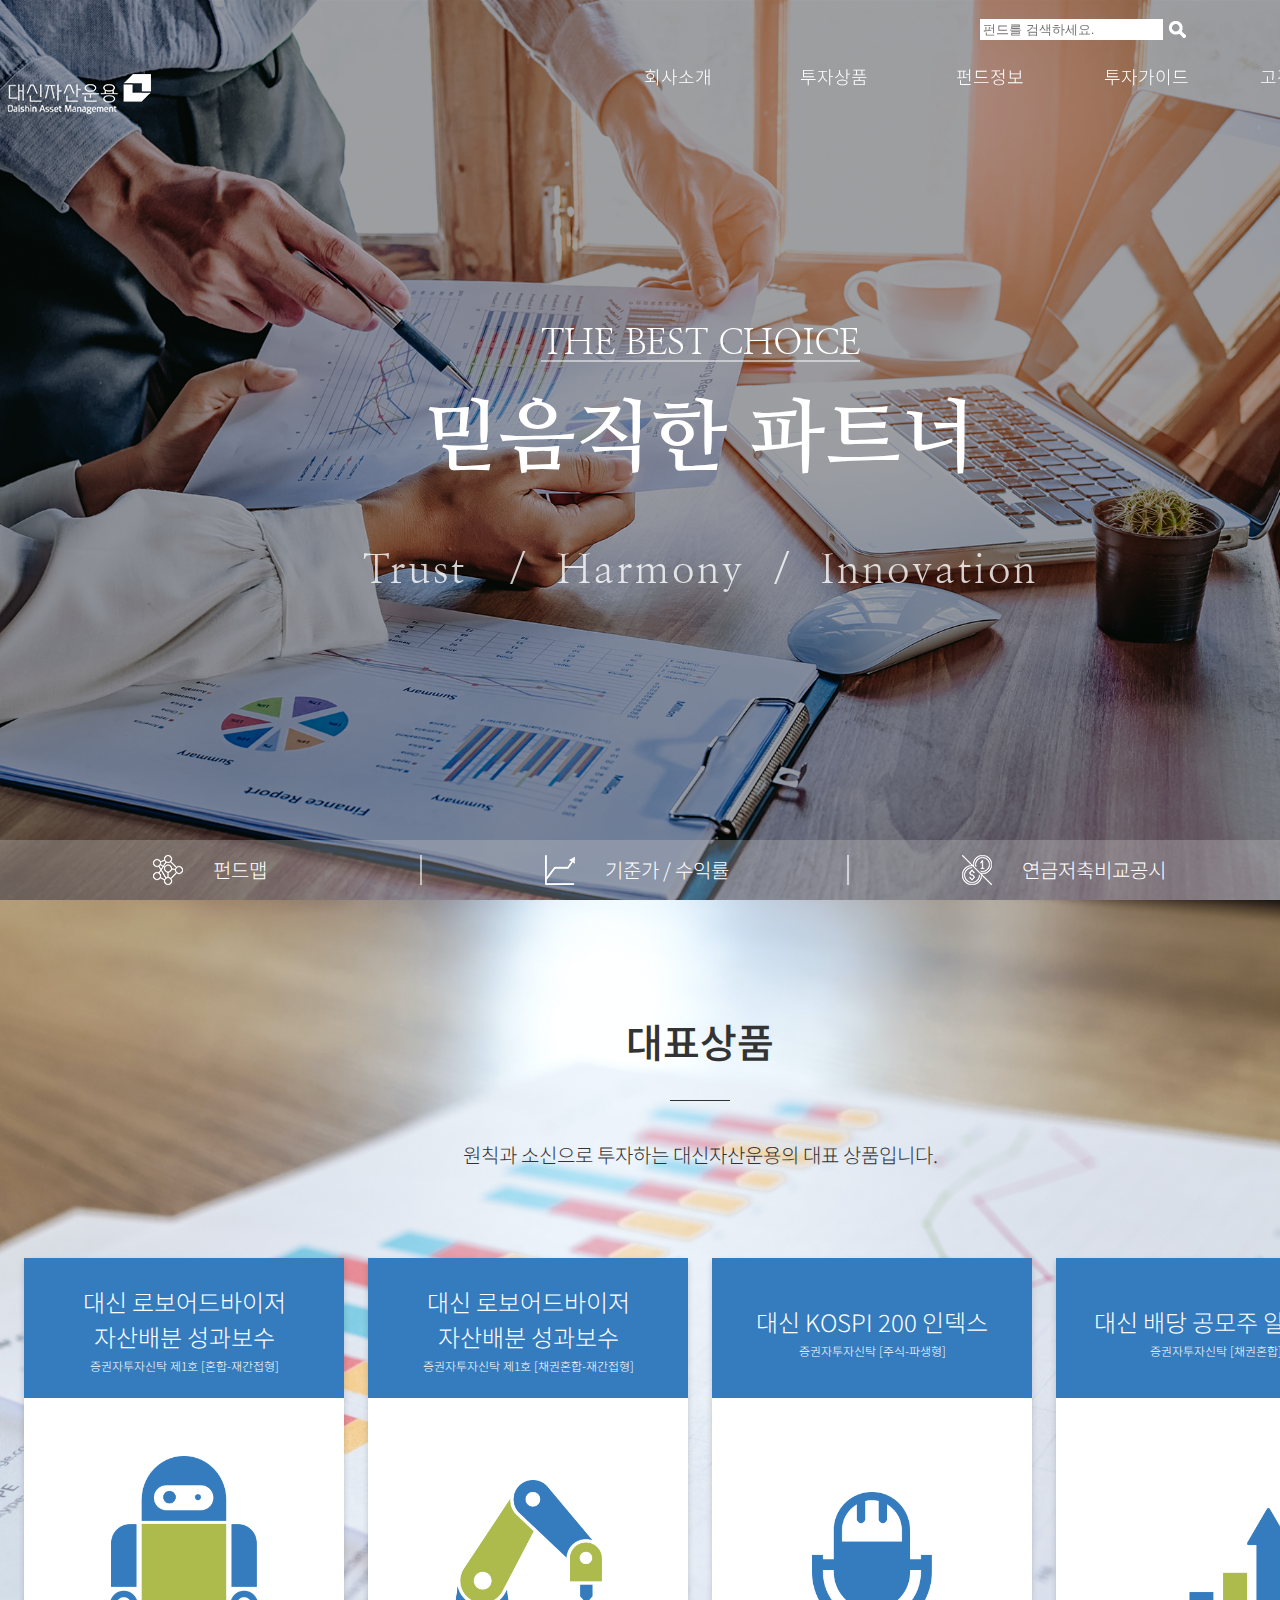
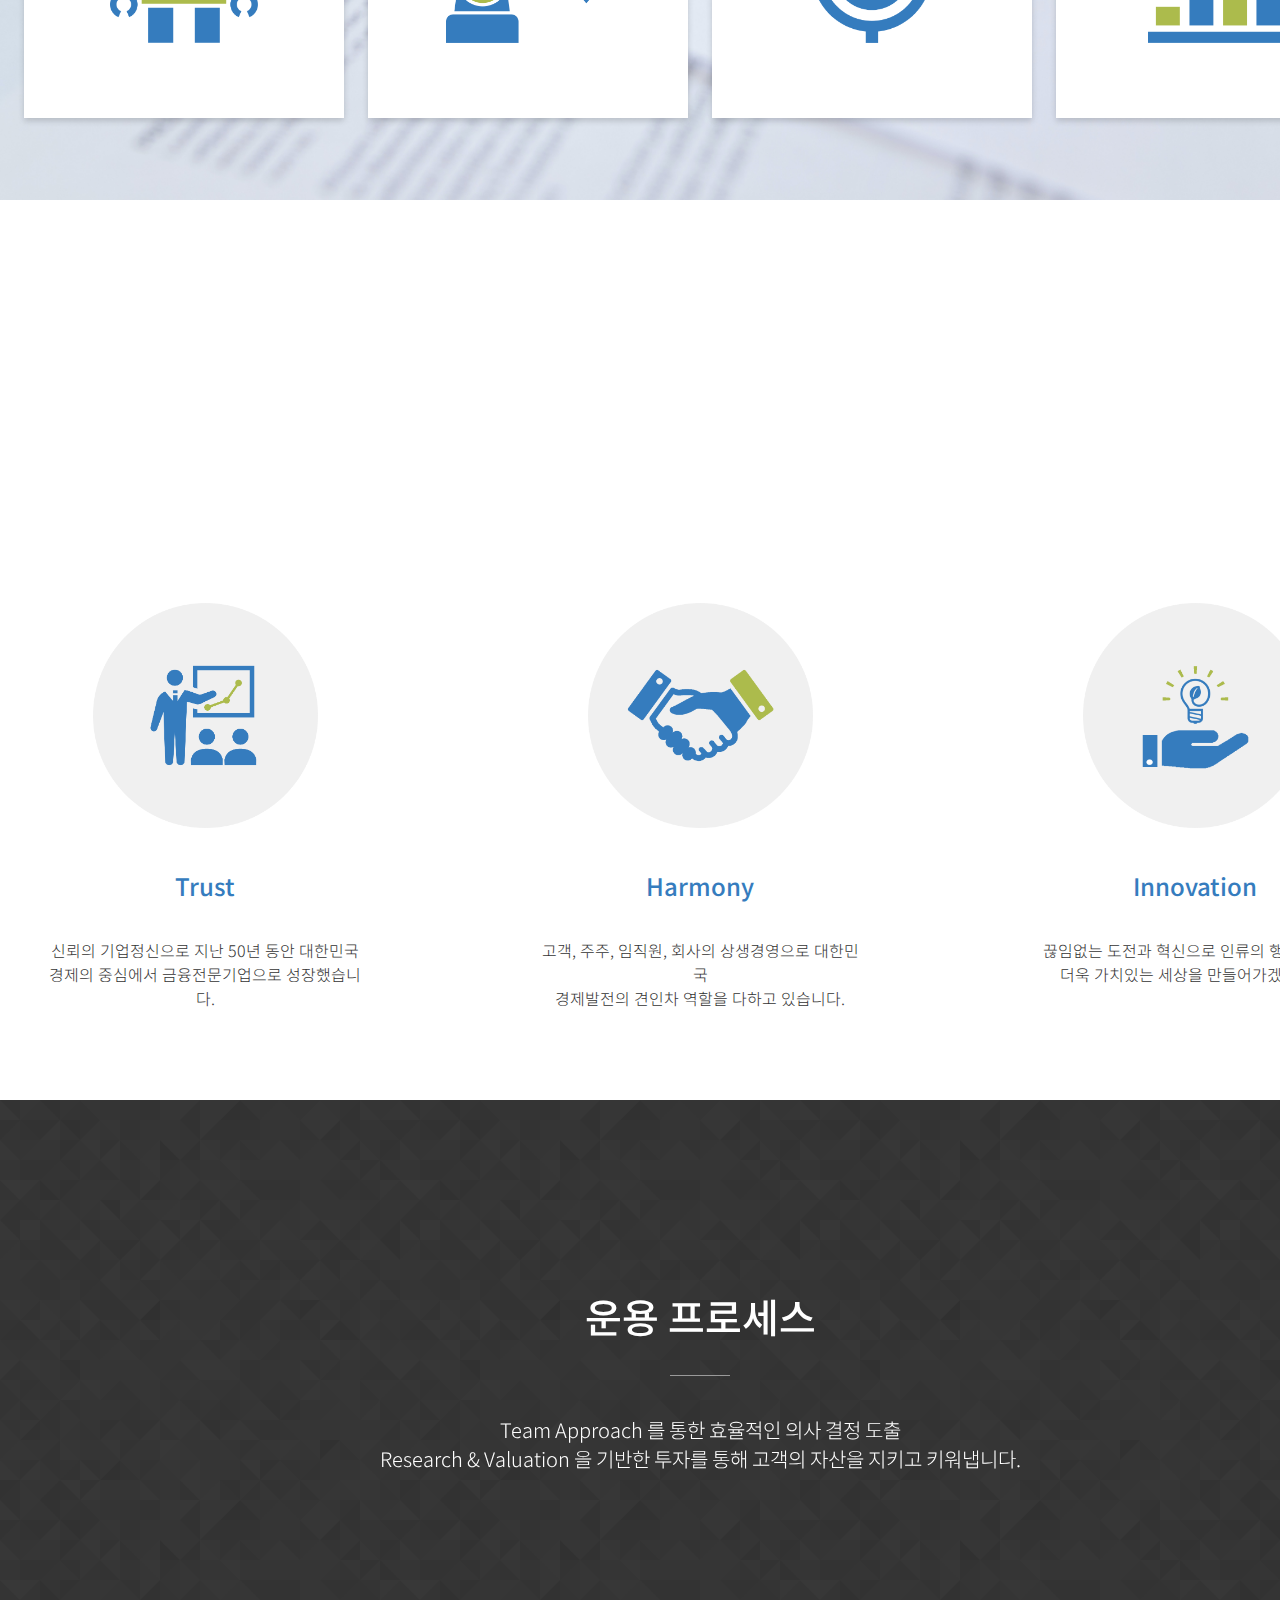
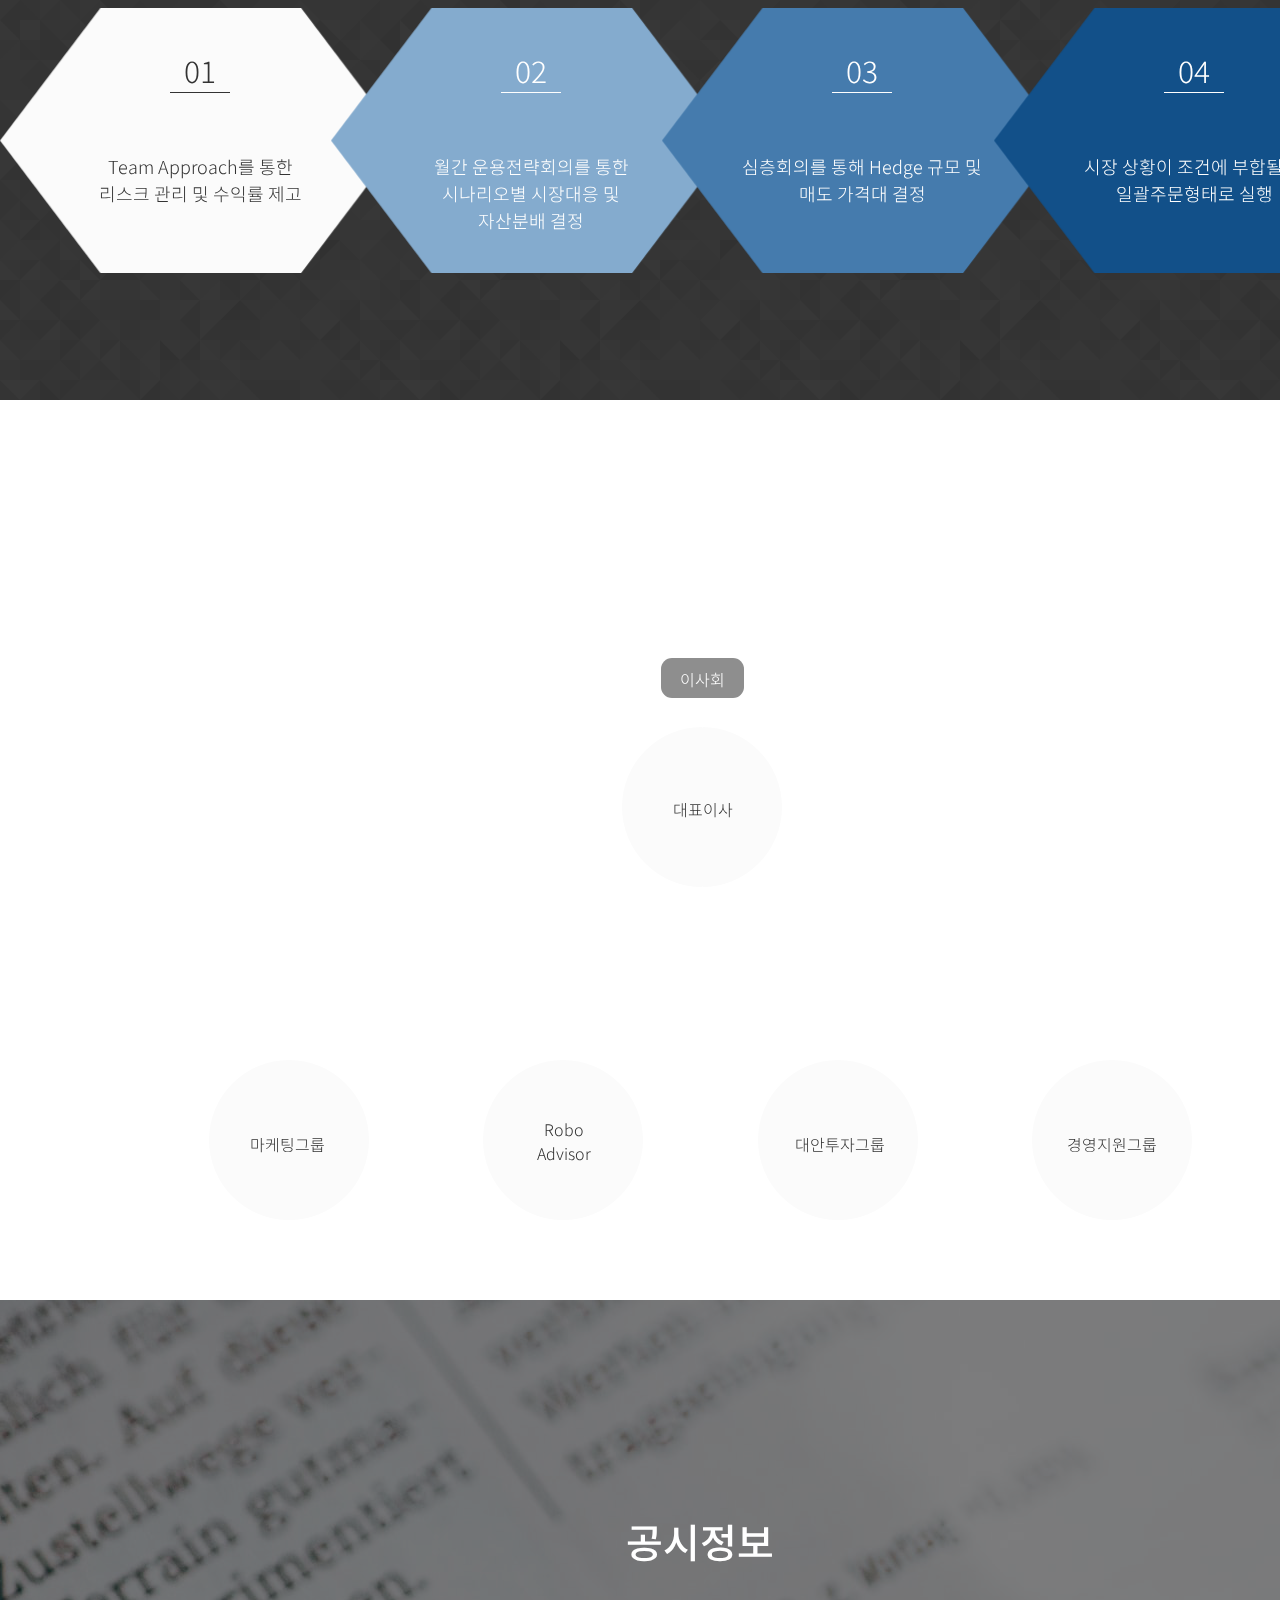
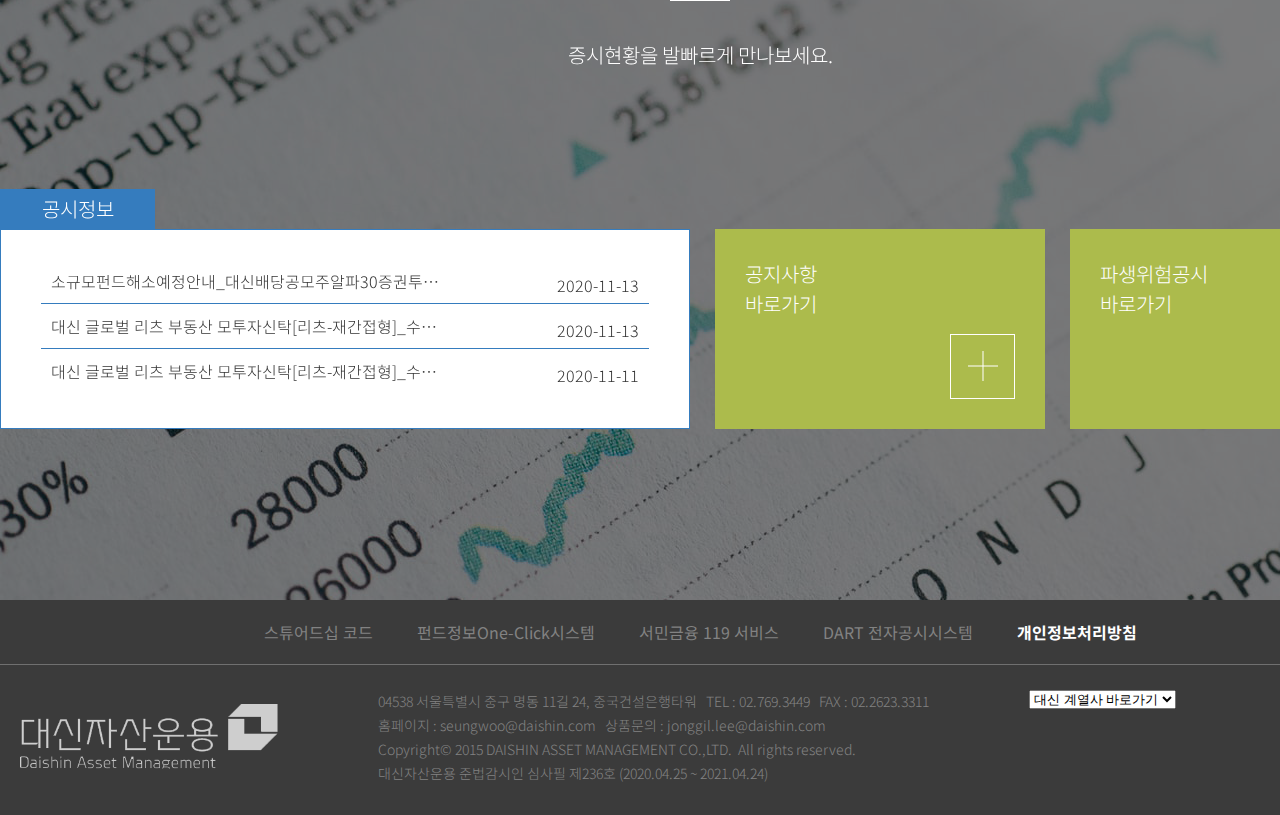
==== index.html @ 3d4063fb "Add files via upload" ====
<!DOCTYPE html>
<html lang="en">

<head>
    <meta charset="UTF-8">
    <meta name="viewport" content="width=device-width, initial-scale=1.0">
    <title>대신자산운용</title>
    <!-- 구글 웹 폰트 -->
    <link rel="preconnect" href="https://fonts.gstatic.com">
    <link
        href="https://fonts.googleapis.com/css2?family=Nanum+Myeongjo:wght@400;700&family=Noto+Sans+KR:wght@100;300;500&family=PT+Serif:ital@0;1&display=swap"
        rel="stylesheet">
    <!-- 외부 css -->
    <link rel="stylesheet" href="./css/style.css">
    <!-- 외부 js -->
    <!-- fullpage -->
    <link rel="stylesheet" href="./css/fullpage.min.css">
    <script src="./js/fullpage.min.js"></script>
    <script src="./js/jquery-3.5.1.min.js"></script>
    <script src="./js/main.js"></script>

</head>

<body>
    <div id="fullpage">
        <!-- 홈 -->
        <div class="section" id="visual_slide">

            <!-- 메인 헤더 -->
            <header id="main_header" id="main_visual">
                <div class="header_box">
                    <h1>
                        <a href="index.html">
                            <img src="./images/logo_header2.png" alt="logo">
                        </a>
                    </h1>

                    <nav id="gnb" class="stroke">
                        <ul class="depth1">
                            <li>
                                <a href="sub1_1.html">회사소개</a>
                                <ul class="depth2">
                                    <li><a href="sub1_1.html">회사개요</a></li>
                                    <li><a href="#">회사연혁</a></li>
                                    <li><a href="#">운영철학</a></li>
                                    <li><a href="sub1_4.html">오시는 길</a></li>
                                </ul>
                            </li>
                            <li>
                                <a href="sub2_1.html">투자상품</a>
                                <ul class="depth2">
                                    <li><a href="sub2_1.html">대표상품</a></li>
                                    <li><a href="#">유형별 상품</a></li>
                                    <li><a href="#">테마별 상품</a></li>
                                </ul>
                            </li>
                            <li>
                                <a href="#">펀드정보</a>
                                <ul class="depth2">
                                    <li><a href="#">기준가/수익률 조회</a></li>
                                    <li><a href="#">펀드맵</a></li>
                                    <li><a href="#">운용보고서</a></li>
                                    <li><a href="#">연금저축 비교공시</a></li>
                                </ul>
                            </li>
                            <li>
                                <a href="#">투자가이드</a>
                                <ul class="depth2">
                                    <li><a href="#">펀드가입안내</a></li>
                                    <li><a href="#">투자지침서</a></li>
                                    <li><a href="#">관련법규</a></li>
                                    <li><a href="#">펀드교육</a></li>
                                    <li><a href="#">용어사전</a></li>
                                </ul>
                            </li>
                            <li><a href="#">고객라운지</a>
                                <ul class="depth2">
                                    <li><a href="#">공지사항</a></li>
                                    <li><a href="#">공시정보</a></li>
                                    <li><a href="#">파생위험공시</a></li>
                                    <li><a href="#">판매사조회</a></li>
                                    <li><a href="#">FAQ</a></li>
                                </ul>
                            </li>
                        </ul>
                    </nav>
                    <nav id="lang">
                        <a href="#">EN</a>
                        <p>|</p>
                        <a href="#"><span>KR</span></a>
                    </nav>
                    <nav id="search">
                        <form action="">
                            <input class="fund_search" type="text" placeholder="펀드를 검색하세요."
                                onfocus="this.placeholder=''" onblur="this.placeholder='펀드를 검색하세요.'">
                            <input type="submit" value=' ' class="img_button">
                        </form>
                    </nav>
                </div>

            </header>

            <!-- 메인 비주얼 -->
            <div class="slide1 mySlide" data-anchor="slide1">
                <div class="main_text_box">
                    <h1><span>THE BEST CHOICE</span> <br><br>믿음직한 파트너</h1> <br>
                    <h2> Trust &nbsp; /
                        &nbsp;Harmony&nbsp;
                        / &nbsp;Innovation</h2>
                </div>
            </div>
            
            <div class="slide2 mySlide" data-anchor="slide2">
                <div class="main_text_box">
                    <h1><span>THE BEST CHOICE</span> <br><br>믿음직한 파트너</h1> <br>
                    <h2> Trust &nbsp; /
                        &nbsp;Harmony&nbsp;
                        / &nbsp;Innovation</h2>
                </div>
            </div>
            
            <div class="slide3 mySlide" data-anchor="slide3">
                <div class="main_text_box">
                    <h1><span>THE BEST CHOICE</span> <br><br> 믿음직한 파트너</h1> <br>
                    <h2> Trust &nbsp; /
                        &nbsp;Harmony&nbsp;
                        / &nbsp;Innovation</h2>
                </div>
            </div>
            <div style="text-align:center">
                <span class="dot"></span>
                <span class="dot"></span>
                <span class="dot"></span>
            </div>
            <!-- 메인 주요서비스 -->
            <div id="quick_service">
                <a href="#">
                    <img src="images/quick_icon_fundmap1.png" alt="펀드맵"><span>펀드맵</span>
                </a>
                <a href="#">
                    <img src="images/quick_icon_graph1.png" alt="기준가/수익률"><span>기준가 / 수익률</span>
                </a>
                <a href="#">
                    <img src="images/quick_icon_money1.png" alt="연금저축비교공시"><span>연금저축비교공시</span>
                </a>

            </div>
        </div>

        <!-- 메인 대표상품 -->
        <div class="section" id="main_products">

            <div class="text_box">
                <h2>대표상품</h2>
                <span class="line"></span>
                <h3>원칙과 소신으로 투자하는 대신자산운용의 대표 상품입니다.</h3>
            </div>
            <div class="products_box">
                <figure class="product_num1">
                    <div class="products_name">
                        <h3>대신 로보어드바이저<br>자산배분 성과보수</h3>
                        <p>증권자투자신탁 제1호 [혼합-재간접형]</p>
                    </div>

                    <div class="products_icon">
                        <img class="products_img_1" src="images/main_products_1.png" alt="">

                        <div class="products_more">
                            <p>저 비용 자산관리,<br>
                                스마트한 대신 로보어드바이저</p>
                            <a href="sub2_1.html">more+</a>
                        </div>

                    </div>
                </figure>

                <figure class="product_num2">
                    <div class="products_name">
                        <h3>대신 로보어드바이저<br>자산배분 성과보수</h3>
                        <p>증권자투자신탁 제1호 [채권혼합-재간접형]</p>
                    </div>
                    <div class="products_icon">
                        <img class="products_img_2" src="images/main_products_2.png" alt="">

                        <div class="products_more">
                            <p>펀드투자,<br>
                                차이를 알면 수익이 달라집니다.</p>
                            <a href="sub2_1.html">more+</a>
                        </div>

                    </div>
                </figure>

                <figure class="product_num3">
                    <div class="products_name">
                        <h3>대신 KOSPI 200 인덱스</h3>
                        <p>증권자투자신탁 [주식-파생형]</p>
                    </div>

                    <div class="products_icon">
                        <img class="products_img_3" src="images/main_products_3.png" alt="">

                        <div class="products_more">
                            <p>인덱스 펀드,<br>
                                플러스 알파 전략에 주목할 때!</p>
                            <a href="sub2_1.html">more+</a>
                        </div>

                    </div>
                </figure>

                <figure class="product_num4">
                    <div class="products_name">
                        <h3>대신 배당 공모주 알파 30</h3>
                        <p>증권자투자신탁 [채권혼합]</p>
                    </div>

                    <div class="products_icon">
                        <img class="products_img_4" src="images/main_products_4.png" alt="">
                        <div class="products_more">
                            <p>배당주·공모주·국공채,<br>
                                하나의 펀드에 모두 담아라!</p>
                            <a href="sub2_1.html">more+</a>
                        </div>
                    </div>
                </figure>
            </div>
        </div>

        <!-- 메인 회사소개 -->
        <div class="section" id="main_intro">

            <div class="text_box">
                <h2>회사소개</h2>
                <span class="line"></span>
                <h3>꾸준한 성장으로 자산운용업무 노하우를 축적해 온 전통있는 <br> 자산운용전문기관 입니다.</h3>
            </div>

            <div class="intro_box">
                <div class="trust">
                    <img src="./images/main_intro_1.png" alt="trust아이콘">
                    <h3>Trust</h3>
                    <p>신뢰의 기업정신으로 지난 50년 동안 대한민국 <br>
                        경제의 중심에서 금융전문기업으로 성장했습니다.</p>
                </div>

                <div class="harmony">
                    <img src="./images/main_intro_2.png" alt="Harmony아이콘">
                    <h3>Harmony</h3>
                    <p>고객, 주주, 임직원, 회사의 상생경영으로 대한민국 <br>
                        경제발전의 견인차 역할을 다하고 있습니다.</p>
                </div>

                <div class="innovation">
                    <img src="./images/main_intro_3.png" alt="innovation아이콘">
                    <h3>Innovation</h3>
                    <p>끊임없는 도전과 혁신으로 인류의 행복을 위해 <br>
                        더욱 가치있는 세상을 만들어가겠습니다.</p>
                </div>
            </div>
        </div>

        <!-- 메인 운용프로세스 -->
        <div class="section" id="main_process">

            <div class="text_box">
                <h2>운용 프로세스</h2>
                <span class="line"></span>
                <h3>Team Approach 를 통한 효율적인 의사 결정 도출<br>
                    Research & Valuation 을 기반한 투자를 통해 고객의 자산을 지키고 키워냅니다.</h3>
            </div>

            <div class="process_slider">
                <div class="slider_1">
                    <div class="slider_text">

                    </div>
                    <div class="hexagon_box">
                        <div class="hexagon_1">
                            <h3>01</h3>
                            <p>Team Approach를 통한 <br>
                                리스크 관리 및 수익률 제고</p>
                        </div>
                        <div class="hexagon_2">
                            <h3>02</h3>
                            <p>월간 운용전략회의를 통한 <br>
                                시나리오별 시장대응 및 <br>
                                자산분배 결정</p>
                        </div>
                        <div class="hexagon_3">
                            <h3>03</h3>
                            <p>심층회의를 통해 Hedge 규모 및 <br>
                                매도 가격대 결정
                            </p>
                        </div>
                        <div class="hexagon_4">
                            <h3>04</h3>
                            <p>시장 상황이 조건에 부합될 시 <br>
                                일괄주문형태로 실행</p>
                        </div>
                    </div>
                </div>
            </div>
        </div>

        <div class="section" id="main_chart">
            <!-- 메인 조직도 -->
            <div class="text_box">
                <h2>조직도</h2>
            </div>

            <div class="chart_box">
                <div class="chart_text_box">
                    <p class="row_1">
                        <span>감사</span>
                        <span>이사회</span>
                        <span>위험관리위원회</span>
                    </p>
                    <p class="row_2">
                        <span>대표이사</span>
                    </p>
                    <p class="row_3">
                        <span>위험관리책임자</span>
                        <span>준법감시인</span>
                    </p>
                    <p class="row_4">
                        <span>마케팅그룹</span>
                        <span>Robo <br> Advisor</span>
                        <span>대안투자그룹</span>
                        <span>경영지원그룹</span>
                    </p>
                </div>
            </div>
        </div>

        <div class="section" id="main_notice">
            <!-- 메인 공시현황 -->
            <div class="text_box">
                <h2>공시정보</h2>
                <span class="line"></span>
                <h3>증시현황을 발빠르게 만나보세요.</h3>
            </div>

            <div class="main_notice_box">
                <span class="notice_title">공시정보</span>
                <ul class="notice_box">
                    <li><a href="#">소규모펀드해소예정안내_대신배당공모주알파30증권투자신탁[채권혼합]</a> <span>2020-11-13</span></li>
                    <li><a href="#">대신 글로벌 리츠 부동산 모투자신탁[리츠-재간접형]_수시공시기타_집합투자증권취득안내</a> <span>2020-11-13</span></li>
                    <li><a href="#">대신 글로벌 리츠 부동산 모투자신탁[리츠-재간접형]_수시공시기타_집합투자증권취득안내</a> <span>2020-11-11</span></li>
                </ul>

                <div class="news_box">
                    <p class="news_title">공지사항<br>바로가기</p>
                    <div class="news_btn">
                        <a href="#"><span></span><span></span></a>
                    </div>
                </div>

                <div class="risk_box">
                    <p class="risk_title">파생위험공시<br>바로가기</p>
                    <div class="risk_btn">
                        <a href="#"><span></span><span></span></a>
                    </div>
                </div>
            </div>
        </div>

        <!-- footer -->
        <div class="section fp-auto-height">
            <footer>
                <div id="footer_top">
                    <a href="#">스튜어드십 코드</a>
                    <a href="#">펀드정보One-Click시스템</a>
                    <a href="#">서민금융 119 서비스</a>
                    <a href="#">DART 전자공시시스템</a>
                    <a href="#">개인정보처리방침</a>
                </div>

                <div id="footer_1400">

                    <div>
                        <a href="index.html"><img src="images/logo_footer.png" alt="대신자산운용 로고"></a>
                    </div>

                    <div class="footer_info">
                        <p>
                            <span>04538 서울특별시 중구 명동 11길 24, 중국건설은행타워</span>
                            <span>&nbsp;&nbsp;TEL : 02.769.3449</span>
                            <span>&nbsp;&nbsp;FAX : 02.2623.3311</span>
                        </p>
                        <p>
                            <span>홈페이지 : seungwoo@daishin.com</span>
                            <span>&nbsp;&nbsp;상품문의 : jonggil.lee@daishin.com</span>
                        </p>
                        <p>
                            Copyright© 2015 DAISHIN ASSET MANAGEMENT CO.,LTD. &nbsp;All rights reserved.
                        </p>
                        <p>
                            대신자산운용 준법감시인 심사필 제236호 (2020.04.25 ~ 2021.04.24)
                        </p>
                    </div>

                    <div>
                        <!-- <label for="site">대신 계열사 바로가기</label> -->
                        <select name="family_site" id="family_site" onchange="if (this.options[this.selectedIndex].value != '')window.open(this.options[this.selectedIndex].value,'_blank')">
                            <option value=""selected>대신 계열사 바로가기</option>
                            <option value="http://fg.daishin.com">대신금융그룹</option>
                            <option value="http://www.daishin.com">대신증권</option>
                            <option value="http://www.deri.co.kr">대신경제연구소</option>
                            <option value="http://www.daishinbank.com">대신저축은행</option>
                            <option value="http://www.daishinprivateequity.com">대신프라이빗에쿼티</option>
                            <option value="http://daishinamc.com">대신에이엠씨</option>
                          </select>
                    </div>

                </div>
            </footer>
        </div>
    </div>

    <script>
        new fullpage('#fullpage', {
            navigation: true,
            // slideSelector: '.horizontal-scrolling',
            navigationPosition: 'right',
            responsiveWidth: 1400,
            navigationTooltips: ['홈', '대표상품', '회사소개', '운용 프로세스', '조직도', '공시정보'],
            slidesNavigation: false,
            css3: true,
            autoScrolling: true,
            parallax: true,
            scrollHorizontally: false,
            scrollingSpeed: 1000
        })
    </script>
</body>

</html>
---- css/style.css ----
/* style.css */
* {
  margin: 0;
  padding: 0;
  box-sizing: border-box;
}
html {
scroll-behavior: smooth;
}
ul { list-style-type: none;}
a { 
  text-decoration: none;
  color: #fff;
}
h1 {
  font-size: 4em;
  font-weight: 500;
}
h2 {
 font-size: 40px; 
 font-weight: 500;
}
h3 {
  font-size: 20px;
  font-weight: 300;
}
p { 
  font-size: 16px;
  font-weight: 300;
}
body {
  color: #333333;
  font-family: 'Noto Sans KR', sans-serif;
}
/* #fp-nav ul li a span {background: #fff;} */
/* 공통스타일 */
div[id ^= "main_"] {
  width: 100%;
  height: 100vh;
  max-width: 1920px;
  position: relative;
  overflow: hidden;
  background-position: center;
  background-size: cover;
}

.img_box {
  width: 100%;
  height: 1050px;
}
.text_box {
  width: 1400px;
  margin: 0 auto;
  position: relative;
  top: -10%;
  text-align: center;
  /* outline: 1px solid red; */
}
.text_box > h2 {
  margin-top: 130px;
}
.text_box > h3 {
  margin-top: 70px;
}
span.line {
  width: 60px;
  height: 1px;
  background: rgba(255, 255, 255, 0.5);
  position: absolute;
  left: 50%;
  transform: translateX(-50%);
  margin: 30px 0;
}
/* header */
#main_header {
min-width: 1400px;
width: 100%;
height: 110px;
/* position: relative; */
position: absolute;
margin: 0 auto;
top: 0;
/* background: #000; */
/* outline: 1px solid blue; */
}
#main_header .header_box {
width: 1400px;
margin: 0 auto;
position: relative;
}
#main_header h1 {
position: absolute;
left: 0; top: 40px;
z-index: 9999999;
/* transform: translateY(-50%); */
}
.bg {
position: absolute;
top: 110px;
width: 100%;
height: 163px;
background: white;
opacity: 0.7;
display: none;
z-index: 999;
}
#gnb {
/* outline: 1px solid red; */
font-size: 18px;
position: absolute;
top: 63px;
/* left: 50%;
transform: translateX(-50%); */
box-sizing: border-box;
z-index: 9999;
width: 780px;
float: right;
right: 20px;
}
#gnb .depth1 {
box-sizing: border-box;
overflow: hidden;
/* outline: 1px solid blue; */
margin: 0 auto;
background: none;
font-size: 18px;
font-weight: 300;
height: 200px;
}
#gnb .depth1 > li {
float: left;
text-align: center;
background: none;
}
#gnb .depth1 > li,
#gnb .depth2 > li,
#gnb .depth2 > li > a{
width: 156px;
/* margin-left: 20px; */
}
#gnb .depth1 > li > a {
color: #fff;
/* outline: 1px solid red; */
display: block;

}

/* 2depth menu */
#gnb .depth2 { 
font-size: 15px;
height: 220px;
/* padding-top: 5px; */
background: none;
display: none;
box-sizing: border-box;
/* outline: 1px solid blueviolet; */
}
#gnb .depth2 > li {margin-bottom: -5px;}

#gnb .depth2 > li > a {
display: block;
padding-top: 15px;
/* outline: 1px solid blue; */
/* color: #fff; */
color: rgba(255, 255, 255, 0.8);
font-weight: 300;
display: inline-block
}

#gnb .depth1 li a,
#gnb .depth1 li a:after,
#gnb .depth1 li a:before{transition: all .5s;}

/* stroke */
#gnb ul li a{position: relative;}
#gnb .depth1 > li > a:after{
  position: absolute;
bottom: -5px;
left: 0;
right: 0;
margin: auto;
width: 0%;
content: '.';
color: transparent;
background: #357CBE;
height: 2px;
}
#gnb ul li a:hover:after{width: 100%;}
#gnb .depth2 > li > a:hover {
font-weight: 500;
color: white;
}
/* 검색어 */
input {
color: rgb(175, 173, 173);
vertical-align: middle;
}
input:focus{
  outline: none;
}
input.img_button {
background: url( "../images/search1.png" ) no-repeat;
border: none;
width: 17px;
height: 17px;
cursor: pointer;
margin-left: 2px;
}
#search {
position: absolute;
float: right;
margin-right: 80px;
right: 134px;
top: 15px;
}
.fund_search {
  /* padding-left: 1px; */
  padding: 3px 3px 3px 3px;
  border: none;
  color: #000;
}
/* 언어 선택 */
#lang {
/* outline: 1px solid red; */
float: right;
/* right: -100px; */
height: 30px;
position: absolute;
right: 57px;
top: 15px;
}
#lang a {
display: block;
float: right;
margin-right: 5px;
/* margin-top: 1px; */
top: 20px;
line-height: 29px;
font-size: 12px;
color: rgb(228, 228, 228);
}
#lang p {
float: right;
margin-right: 5px;
margin-top: 5.5px;
vertical-align: middle;
color: #fff;
font-size: 10px;
}
#lang span{
font-weight: bold;
color: #fff;
}

/* 메인 비주얼 */

.slide1{
  background-image: url(../images/main_visual_02.png);
  background-size: cover;
  background-position: center;
  width: 100%;
  height: 100vh;
  max-height: 1980px;
}
.slide2 {
  background-image: url(../images/main_visual_04.png);
  background-size: cover;
  background-position: center;
  width: 100%;
  height: 100vh;
  max-height: 1980px;
}
.slide3 {
  background-image: url(../images/main_visual_06.png);
  background-size: cover;
  background-position: center;
  width: 100%;
  height: 100vh;
  max-height: 1980px;
}
.fp-tabelCell{
  width: 100%;
}
.main_text_box {
  width: 1400px;
  position: relative;
  margin: 0 auto;
  color: #fff;
  text-align: center;
  top: 50%;
  transform: translateY(-50%);
  line-height: 3em;
}
.main_text_box h1 {
  font-family: 'Nanum Myeongjo', serif;
  font-size: 80px;
  font-weight: 700;
  /* outline: 1px solid red; */
  margin-bottom: 35px;
  /* margin-top: 40px; */
}
.main_text_box span {
  font-weight: 400;
  border-bottom: 1px solid #fff;
  font-size: 35px;
  
}

.main_text_box h2 {
  font-family: 'Nanum Myeongjo', serif;
  font-size: 40px;
  opacity: 0.8;
  letter-spacing: 3px;
}

/* 퀵 서비스 */
#quick_service {
position: absolute;
width: 100%;
/* height: 100px; */
left: 50%;
transform: translateX(-50%);
margin: 0 auto;
/* outline: 1px solid red; */
/* margin-top: -200px; */
bottom: 0px;
background: rgba(204, 204, 204, 0.3);
z-index: 999;
height: 60px;
}
#quick_service img {
  width: 30px;
  height: 30px;
}
#quick_service a {
display: inline-block;
width: 33%;
border-right: 2.5px solid rgba(255, 255, 255, 0.6);
text-align: center;
font-size: 20px;
font-weight: 300;
color: #fff;
margin-top: 15px;
height: 30px;
/* padding-bottom: 15px; */
/* top: 7px; */
}

#quick_service a:last-child {
border: none;
}

#quick_service span {
padding-left: 30px;
position: relative;
bottom: 7px;
}

/* 대표상품 */
#main_products {
/* background-image: url(../images/main_products_bg1.png); */
background-image: url(../images/main_products_bg.jpg);
}

#main_products .line {
  background: #333;
}
#main_products .products_box {
  width: 1400px;
  margin: 0 auto;
  text-align: center;
}
#main_products .products_box figure {
width: 320px;
height: 460px;
display: inline-block;
margin: 10px;
margin-top: -1px;
box-shadow: 0 3px 6px rgba(0,0,0,0.16);  
}
#main_products .products_name {
width: 320px;
height: 140px;
background: #357CBE;
color: white;
}
#main_products .products_name > h3 {
padding-top: 26px;
font-size: 24px;
}
#main_products  .product_num3 > .products_name > h3,
#main_products  .product_num4 > .products_name > h3 {
padding-top: 46px;
}
#main_products  .products_name > p {
font-size: 12px;
line-height: 24px;
}
.products_icon {
width: 320px;
height: 320px;
background: #fff;
position: relative;
display: inline-block;
}
.products_icon > img {
position: absolute;
right: 86px;
bottom: 75px;
}
.products_img_1 {
  width: 148px;
  height: 187px;
}
.products_img_2 {
  width: 156px;
  height: 163px;
}
.products_img_3 {
  width: 120px;
  height: 151px;
  left: 100px;
}
.products_img_4 {
  width: 142px;
  height: 135px;
}

.products_more {
width: 320px;
height: 320px;
background: rgba(0,0,0,0.7);
position: absolute;
display: none;
}
.product_num1:hover .products_more,
.product_num2:hover .products_more,
.product_num3:hover .products_more,
.product_num4:hover .products_more {
display: block;
}
.products_more > p {
color: #fff;
position: relative;
top: 120px;
}
.products_more > a{
display: block;
border-radius: 20px;
color: #357CBE;
background: #fff;
width: 100px;
height: 40px;
line-height: 40px;
margin-top: 10px;
position: relative;
left: 110px;
top: 130px;
font-weight: bold;
}

/* 회사소개 */
#main_intro {
  background-image: url(../images/main_intro_bg.png);
}
#main_intro .text_box {
  /* top: -75px; */
  color: #fff;
  text-align: center;
}
#main_intro .intro_box {
  /* float: left; */
  width: 1400px;
  height: 450px;
  margin: 0 auto;
  margin-top: -20px;
  position: relative;
  margin-bottom: 10px;
  /* outline: 1px solid red; */
}
#main_intro .intro_box h3 {
  font-weight: 500;
}
#main_intro  .intro_box > .trust {
  width: 410px;
  height: 450px;
  background: #fff;
  text-align: center;
  position: absolute;
  left: 0;
}
#main_intro .intro_box > .trust > img {
  margin: 35px 0;
  width: 225px;
  height: 225px;
}
#main_intro .intro_box > .trust > h3 {
  padding: 0 40px;
  margin-bottom: 35px;
  color: #357cbe;
  font-size: 24px;
}
#main_intro .intro_box > .trust > p {
  padding: 0 40px;
}
#main_intro .intro_box > .harmony {
  width: 410px;
  height: 450px;
  background: #fff;
  text-align: center;
  position: absolute;
  left: 50%;
  transform: translateX(-50%);
}
#main_intro .intro_box > .harmony > img {
  margin: 35px 0;
  width: 225px;
  height: 225px;
}
#main_intro .intro_box > .harmony > h3 {
  padding: 0 40px;
  margin-bottom: 35px;
  color: #357cbe;
  font-size: 24px;
}
#main_intro .intro_box > .harmony > p {
  padding: 0 40px;
}
#main_intro .intro_box > .innovation {
  width: 410px;
  height: 450px;
  background: #fff;
  text-align: center;
  position: absolute;
  right: 0;
}
#main_intro .intro_box > .innovation > img {
  margin: 35px 0;
  width: 225px;
  height: 225px;
}
#main_intro .intro_box > .innovation > h3 {
  padding: 0 40px;
  margin-bottom: 35px;
  color: #357cbe;
  font-size: 24px;
}
#main_intro .intro_box > .innovation > p {
  padding: 0 40px;
}

/* 운용프로세스 */
#main_process {
  background: url(../images/main_process_bg.png);
}
#main_process .text_box {
  color: #fff;
  /* top: -75px; */
}
#main_process .process_slider {
  width: 1400px;
  margin: 0 auto;
  margin-top: 45px;
}
#main_process .process_slider .slider_text {
  text-align: center;
  color: #fff;
}
#main_process .process_slider .slider_text > p {
  margin-top: 15px;
  margin-bottom:50px;
}
#main_process .hexagon_box {
  width: 1400px;
  height: 265px;
  margin: 0 auto;
  position: relative;
  overflow: hidden;
  margin-bottom: -20px;
}
#main_process .hexagon_1 {
  width: 400px;
  height: 265px;
  background: url(../images/hexagon1.png);
  background-size: cover;
  text-align: center;
  position: absolute;
  left: 0;
}

#main_process .hexagon_box h3 {
  margin-top: 40px;
  margin-bottom: 60px;
  display: inline-block;
  width: 60px;
  border-bottom: 1px solid #fff;
  font-size: 30px;
  color: #fff;
}
#main_process .hexagon_box p {
  font-size: 18px;
  line-height: 1.5em;
  color: #fff;
}
#main_process .hexagon_1 h3,
#main_process .hexagon_1 p {
  color: #333;
}
#main_process .hexagon_1 h3 {
  border-bottom: 1px solid #333;
}
#main_process .hexagon_2 {
  width: 400px;
  height: 265px;
  background: url(../images/hexagon2.png);
  background-size: cover;
  text-align: center;
  position: absolute;
  left: 331px;
}
#main_process .hexagon_3 {
  width: 400px;
  height: 265px;
  background: url(../images/hexagon3.png);
  background-size: cover;
  text-align: center;
  position: absolute;
  left: 662px;
}
#main_process .hexagon_4 {
  width: 400px;
  height: 265px;
  background: url(../images/hexagon4.png);
  background-size: cover;
  text-align: center;
  position: absolute;
  left: 994px;
}

/* 조직도 */
#main_chart {
  background-image: url(../images/main_chart_bg.png);
}
#main_chart .text_box {
  color: #fff;
  /* margin-bottom: 30px; */
  /* top: -75px;
  bottom: -30px; */
  /* top: -17%; */
}
#main_chart .chart_box {
  width: 1400px;
  height: 565px;
  margin: 0 auto;
  position: relative;
  background-image: url(../images/main_chart_organization.png);
  background-position: center;
  background-repeat: no-repeat;
  margin-top: -10px;
}
#main_chart .chart_box > .chart_text_box {
  position: relative;
  color: #fff;
}
#main_chart .chart_box > .chart_text_box > .row_1 {
  font-size: 16px;
}
#main_chart .chart_box > .chart_text_box > .row_1 > span:nth-child(1) {
  position: absolute;
  top: 10px;
  left: 515px;
}
#main_chart .chart_box > .chart_text_box > .row_1 > span:nth-child(2) {
  position: absolute;
  top: 10px;
  left: 680px;
}
#main_chart .chart_box > .chart_text_box > .row_1 > span:nth-child(3) {
  position: absolute;
  top: 10px;
  left: 870px;
}
#main_chart .chart_box > .chart_text_box > .row_2 {
  position: absolute;
  top: 140px;
  left: 673px;
  color: #333333;
}
#main_chart .chart_box > .chart_text_box > .row_3 > span:nth-child(1){
  position: absolute;
  top: 270px;
  left: 800px;
}
#main_chart .chart_box > .chart_text_box > .row_3 > span:nth-child(2) {
  position: absolute;
  top: 296px;
  left: 533px;
}
#main_chart .chart_box > .chart_text_box > .row_4 {
  color: #333333;
}
#main_chart .chart_box > .chart_text_box > .row_4 > span:nth-child(1) {
  position: absolute;
  top: 475px;
  left: 250px;
}
#main_chart .chart_box > .chart_text_box > .row_4 > span:nth-child(2) {
  position: absolute;
  top: 460px;
  left: 537px;
  text-align: center;
}
#main_chart .chart_box > .chart_text_box > .row_4 > span:nth-child(3) {
  position: absolute;
  top: 475px;
  left: 795px;
}
#main_chart .chart_box > .chart_text_box > .row_4 > span:nth-child(4) {
  position: absolute;
  top: 475px;
  left: 1067px;
}

/* 공시현황 */
#main_notice {
  background: url(../images/main_notice_bg.png)
}
#main_notice .text_box {
color: #fff;
/* top: -75px; */
/* margin-bottom: -50px; */
}
#main_notice .text_box .line {
background: #fff;
}
#main_notice .notice_title {
  display: block;
  width: 155px;
  height: 40px;
  line-height: 40px;
  text-align: center;
  background: #357cbe;
  color: #fff;
  font-size: 20px;
  font-weight: 300;
  margin-top: 30px;
}
#main_notice .line {
  background: #333;
}
#main_notice .main_notice_box {
  width: 1400px;
  margin: 0 auto;
  position: relative;
}
#main_notice .notice_box {
  width: 690px;
  height: 200px;
  background: #fff;
  border: 1px solid #357cbe;
}
#main_notice .notice_box li {
  display: block;
  border-bottom: 1px solid #357cbe;
  margin: 0 40px 0 40px;
  padding: 10px;
  font-weight: 300;
}
#main_notice .notice_box > li:first-child {
  margin-top: 29px;
}
#main_notice .notice_box > li:last-child {
  border-bottom: none;
}
#main_notice .notice_box > li span {
  margin-top: -20px;
  float: right;
}
#main_notice .notice_box > li > a {
  display: block;
  width: 400px;
  overflow: hidden;
  text-overflow: ellipsis;
  white-space: nowrap;
  color: #333;
  /* margin-top: -10px; */
}
#main_notice .news_box {
  width: 330px;
  height: 200px;
  background: #acbb4c;
  color: #fff;
  position: absolute;
  right: 355px;
  top: 40px;
}
#main_notice .risk_box {
  width: 330px;
  height: 200px;
  background: #acbb4c;
  color: #fff;
  position: absolute;
  right: 0;
  top: 40px;
}
#main_notice .news_box .news_title,
#main_notice .risk_box .risk_title {
  display: block;
  margin-top: 30px;
  margin-left: 30px;
  line-height: 1.5em;
  font-size: 20px;
  font-weight: 300;
}

#main_notice .news_box .news_btn a,
#main_notice .risk_box .risk_btn a {
  display: block;
  width: 65px;
  height: 65px;
  border: 1px solid #fff;
  position: absolute;
  right: 30px;
  bottom: 30px;
}
#main_notice .news_box .news_btn span:first-child,
#main_notice .risk_box .risk_btn span:first-child {
  width: 30px;
  height: 1px;
  background: #fff;
  position: absolute;
  left: 50%;
  top: 50%;
  transform: translate(-50%,-50%);
}
#main_notice .news_box .news_btn span:last-child, 
#main_notice .risk_box .risk_btn span:last-child {
  width: 1px;
  height: 30px;
  background: #fff;
  position: absolute;
  left: 50%;
  top: 50%;
  transform: translate(-50%,-50%);
}
#main_notice .news_box .news_btn a:hover,
#main_notice .risk_box .risk_btn a:hover {
  background: #fff;
  transition: 0.3s;
}
#main_notice .news_box .news_btn a:hover span,
#main_notice .risk_box .risk_btn a:hover span {
  background: #acbb4c;
  transition: 0.3s;
}
/* 퀵 내비게이션 */
#main_quick {
position: fixed;
top: 300px;
right: 20px;
text-align: right;
display: none;
}

#main_quick a {
font-size: 16px;
font-weight: 300;
padding: 10px 0;
color: #999;
display: block;
height: 40px;
}


#main_quick a > span {
padding: 0 10px;
transition: 0.5s;
}


#main_quick a > div {
width: 10px;
height: 10px;
border: 1px solid #999;
display: inline-block;
transform: rotate(45deg);
margin-bottom: 2px;
transition: 0.5s;
}

#main_quick a:hover div,
#main_quick a div.active {
transform: rotate(135deg);
background: #999;
}

#main_quick a:hover span,
#main_quick a span.active {
color: #fff;
}

.products_active,
.info_active {
color: #333;
}


#main_quick .line {
width: 1px;
height: 28px;
border-right: 1px solid #999;
position: absolute;
right: 4.5px;
}

#main_quick .first { top: 26px;}
#main_quick .second { top: 66px;}
#main_quick .third { top: 106px;}
#main_quick .fourth { top: 146px;}


#btn_top {
width: 60px;
height: 60px;
border: 1px solid #999;
position: fixed;
bottom: 30px;
right: 20px;
color: #999;
text-align: center;
line-height: 70px;
font-size: 50px;
background: rgba(153,153,153,0.3);
}

/* Footer */
footer {
min-width: 1400px;
background: #3b3b3b;
color: #828282;
}
#footer_top {
text-align: center;
border-bottom: 1px solid #707070;
}
#footer_top > a {
display: inline-block;
margin: 20px 20px;
color: #828282;
}
#footer_top > a:last-child {
color: white;
font-weight: bold;
}
#footer_1400 {
/* outline: 1px solid red; */
width: 1400px;
margin: 0 auto;
padding: 20px 20px;
padding-bottom: 30px;
overflow: hidden;
}
#footer_1400 > div {
float: left;
}
#footer_1400 div a img{
  margin-top: 19px;
}
.footer_info {
padding: 0 100px;
margin: 0 auto;
line-height: 24px;
margin-top: 4px;
}
footer p {font-size: 14px;}

#fp-nav ul li:last-child{display: none;}
.fp-sr-only:last-child{display: none;}
.fp-controlArrow{ display: none;}
#fullpage .section {transition: all 0.5s ease-in-out;}
.transparent {opacity:0.5;}

.mySlide {display: none;}

/* The dots/bullets/indicators */
.dot {
  height: 15px;
  width: 15px;
  margin: 0 2px;
  background-color: #bbb;
  border-radius: 50%;
  display: none;
  transition: background-color 0.6s ease;
}

.active2 {
  background-color: #717171;
}

/* Fading animation */
.fade {
  -webkit-animation-name: fade;
  -webkit-animation-duration: 1.5s;
  animation-name: fade;
  animation-duration: 5.5s;
}

@-webkit-keyframes fade {
  0% {opacity: .2} 
  25% {opacity: .4}
  50% {opacity: .6}
  75% {opacity: .8}
  100% {opacity: 1}
}

@keyframes fade {
  0% {opacity: .2} 
  25% {opacity: .4}
  50% {opacity: .6}
  75% {opacity: .8}
  100% {opacity: 1}
}

/* On smaller screens, decrease text size */
@media only screen and (max-width: 300px) {
  .text {font-size: 11px}
}
#family_site:focus {
  border: none;
  outline: none;
}
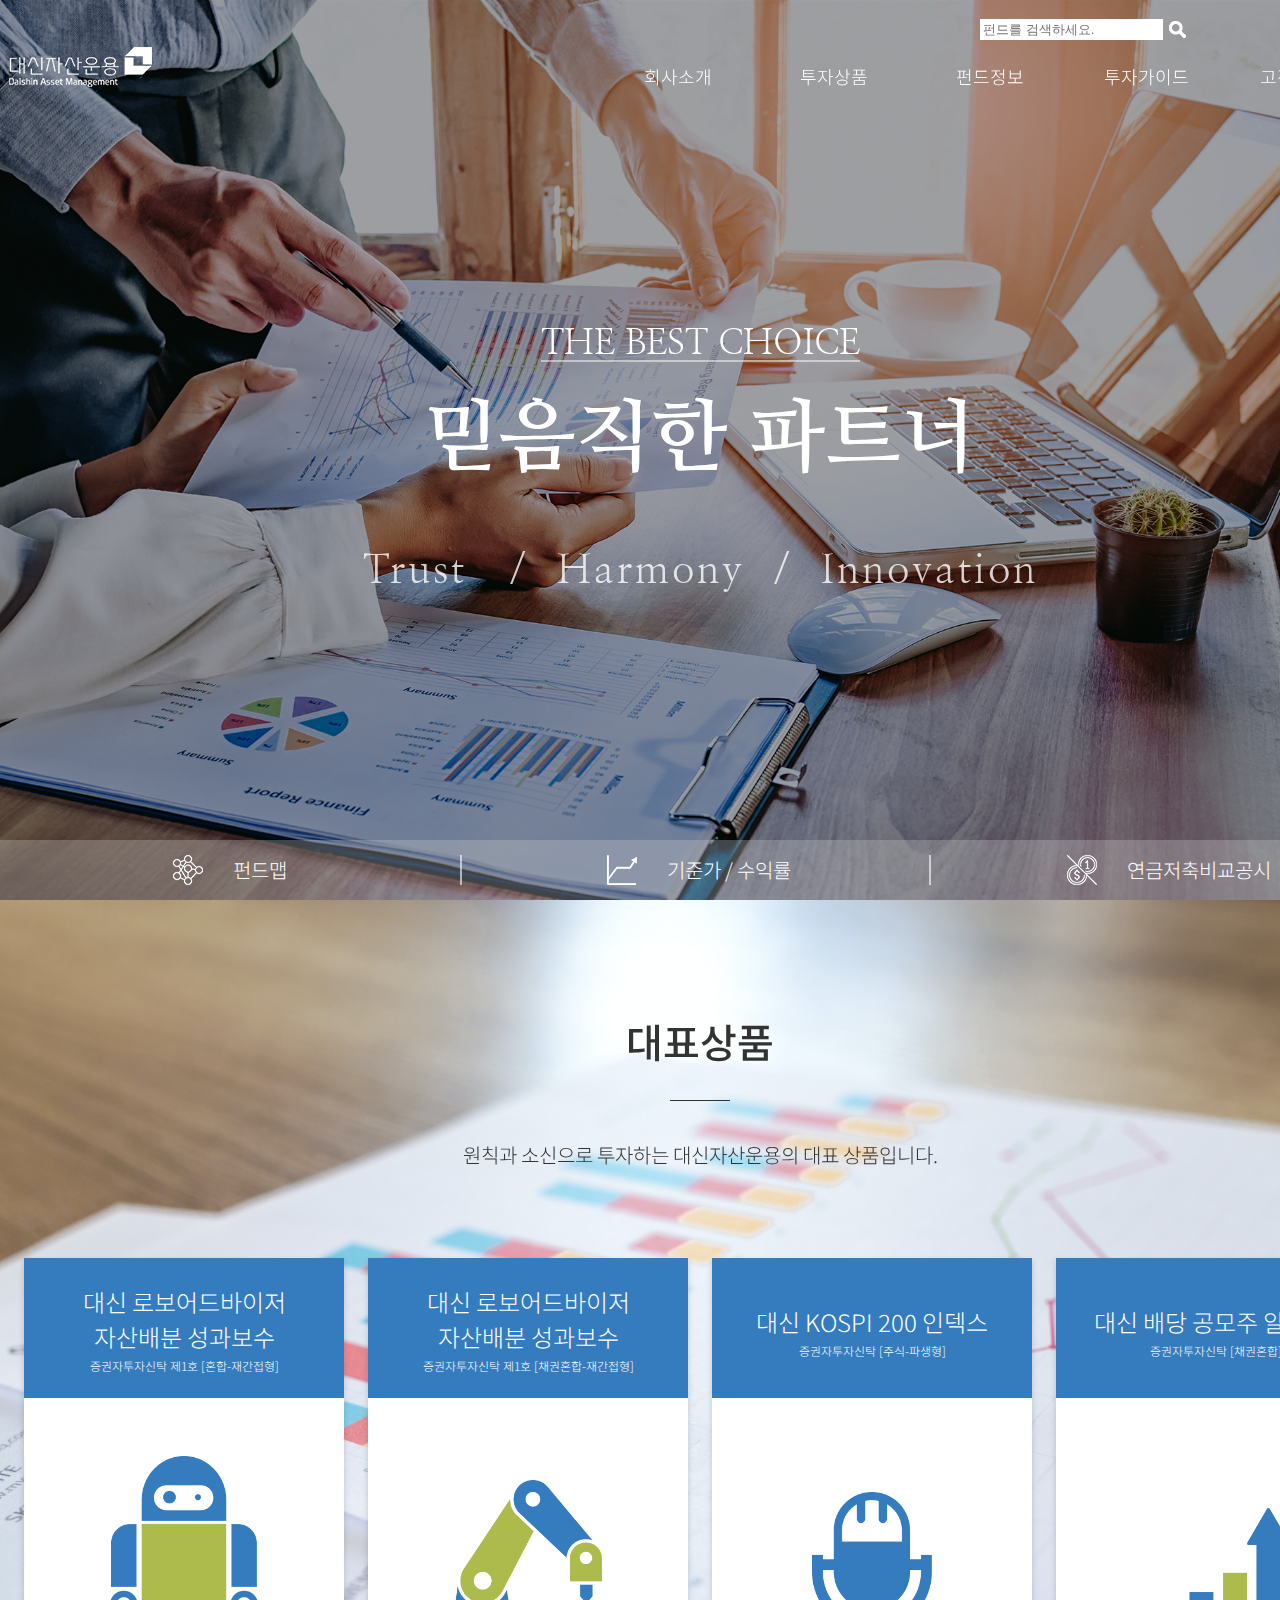
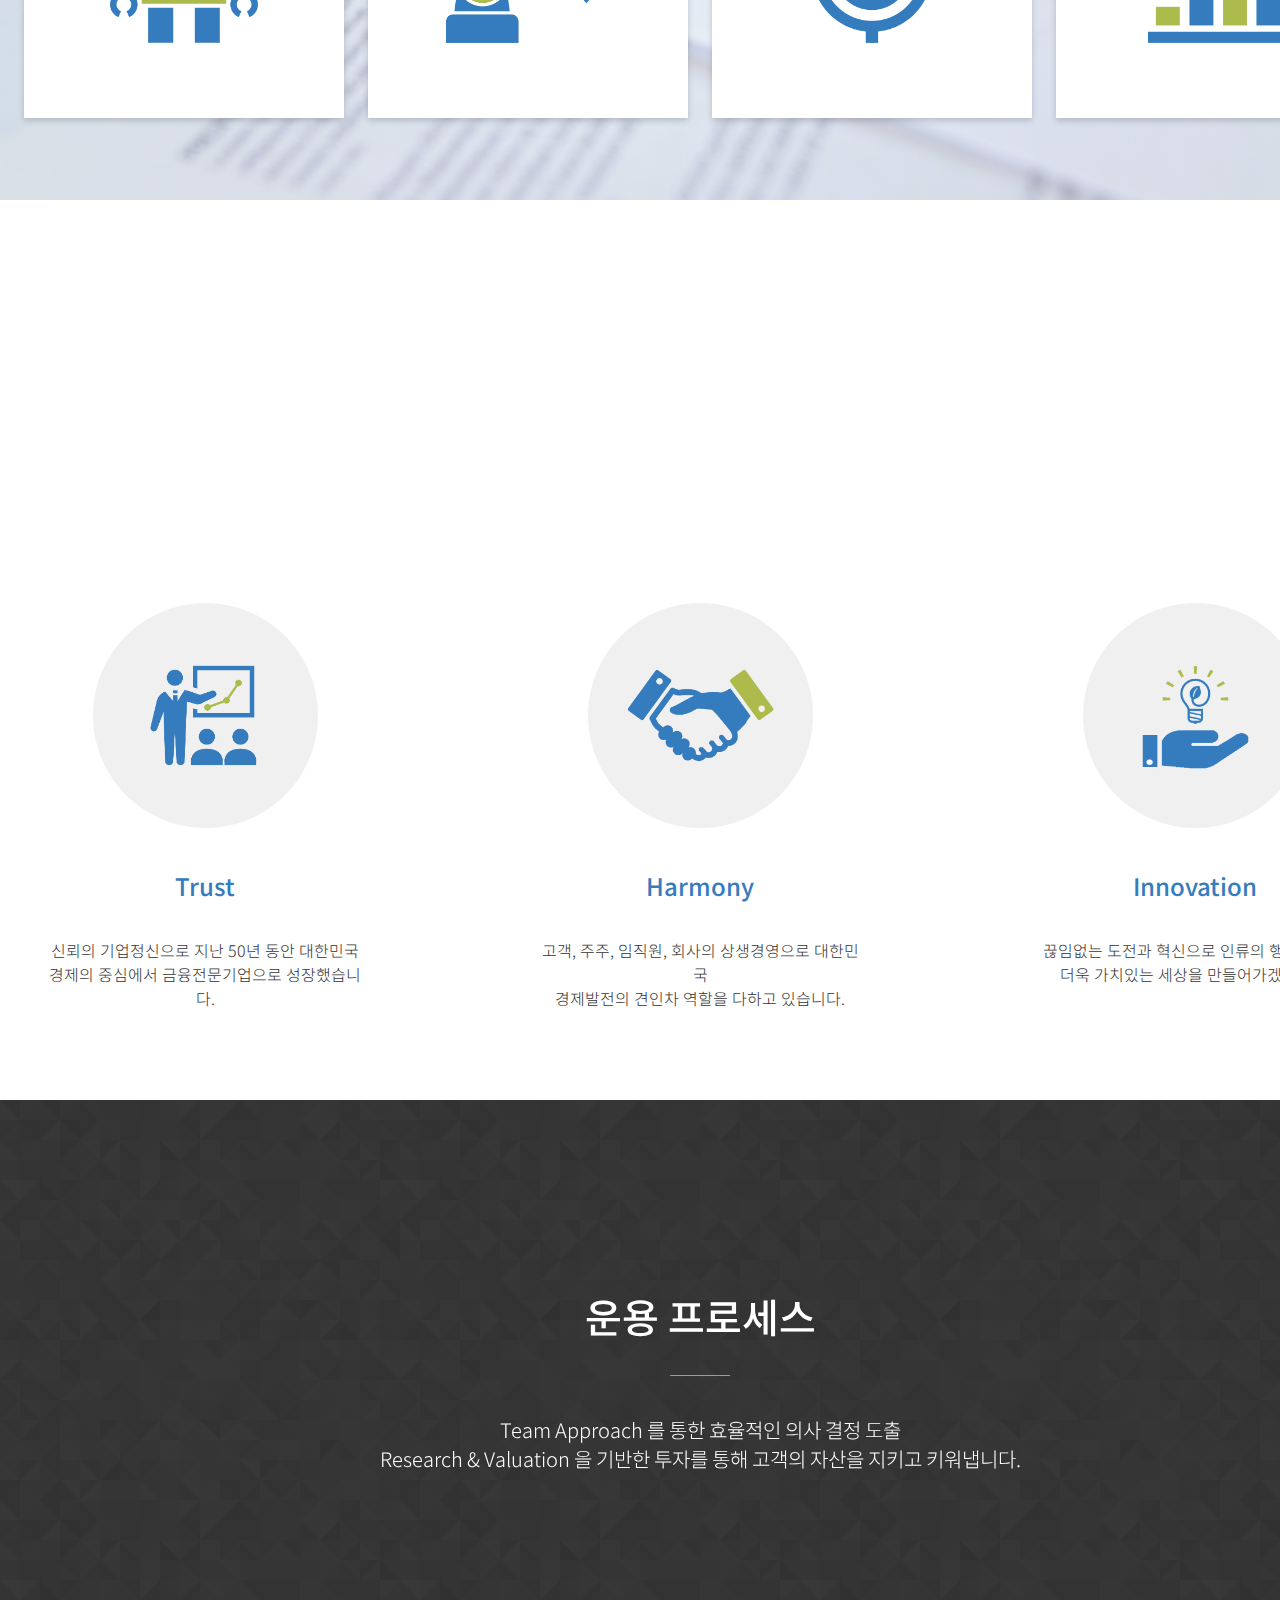
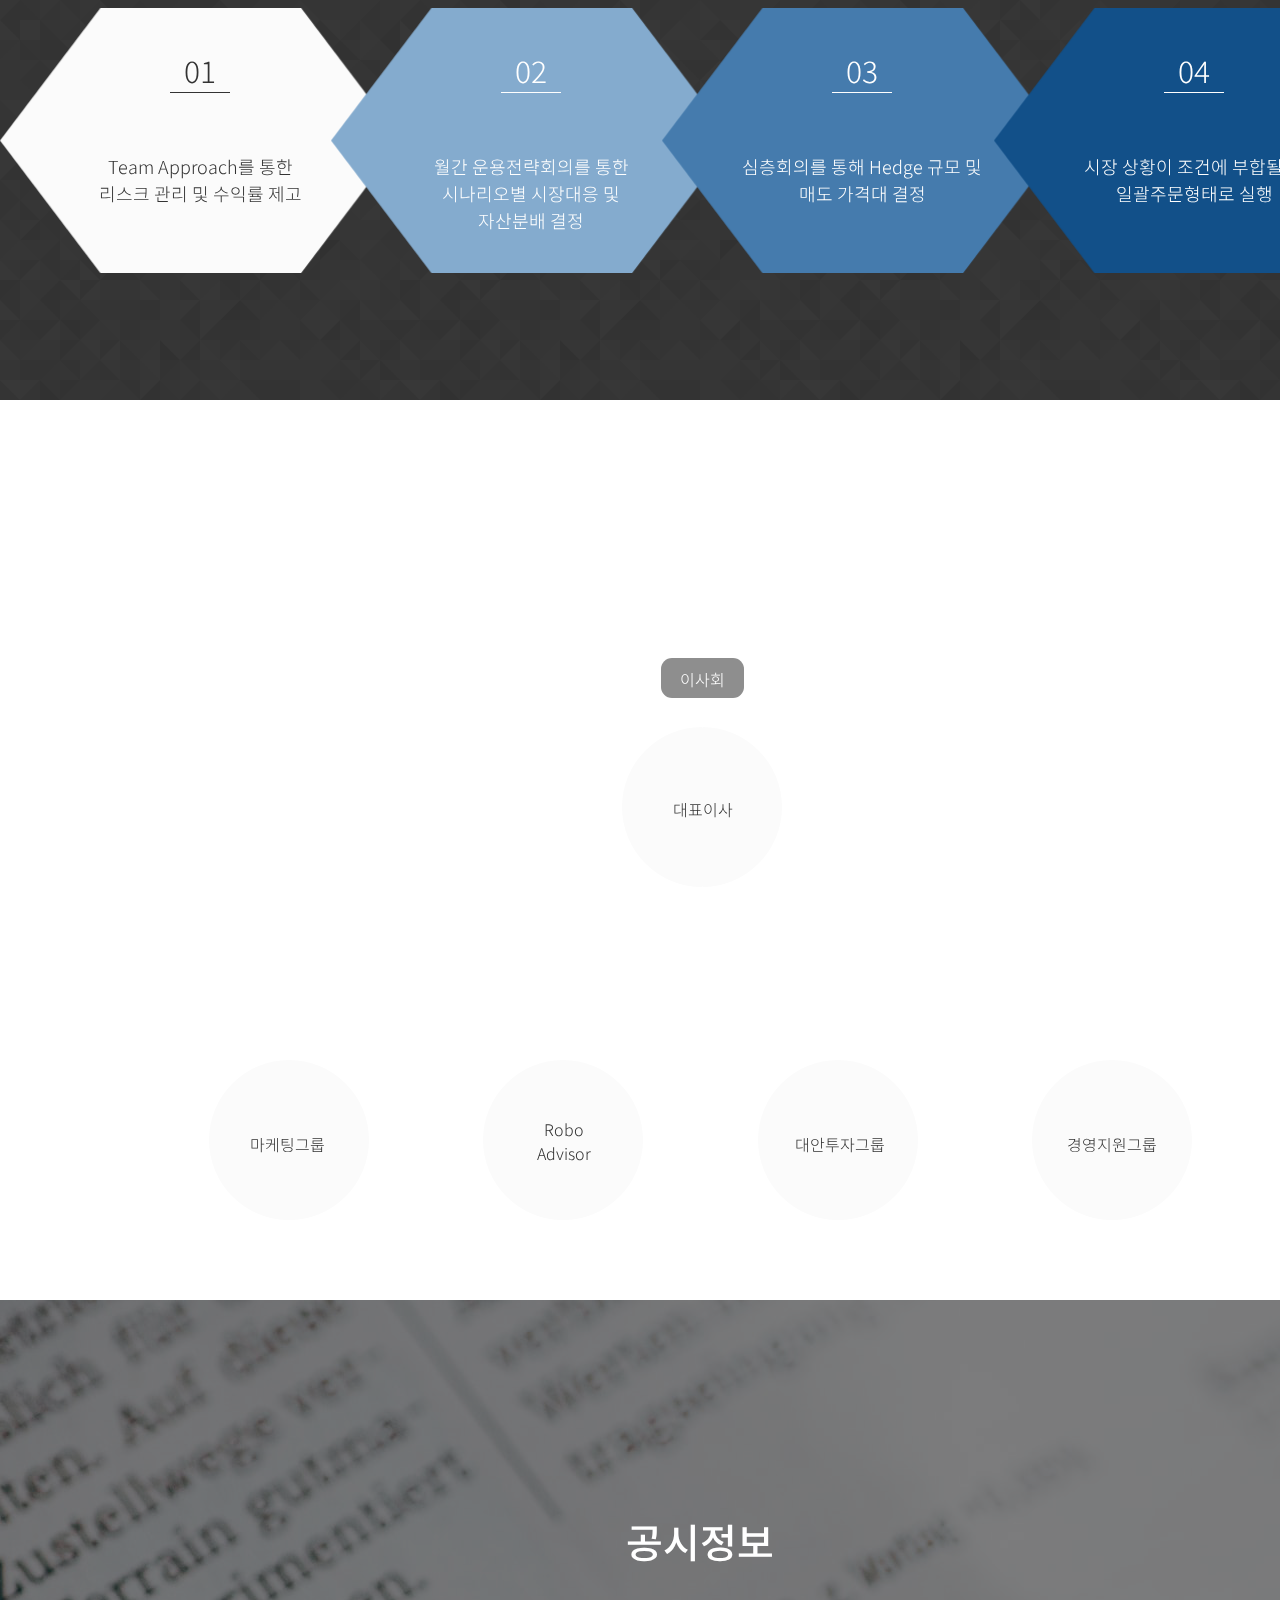
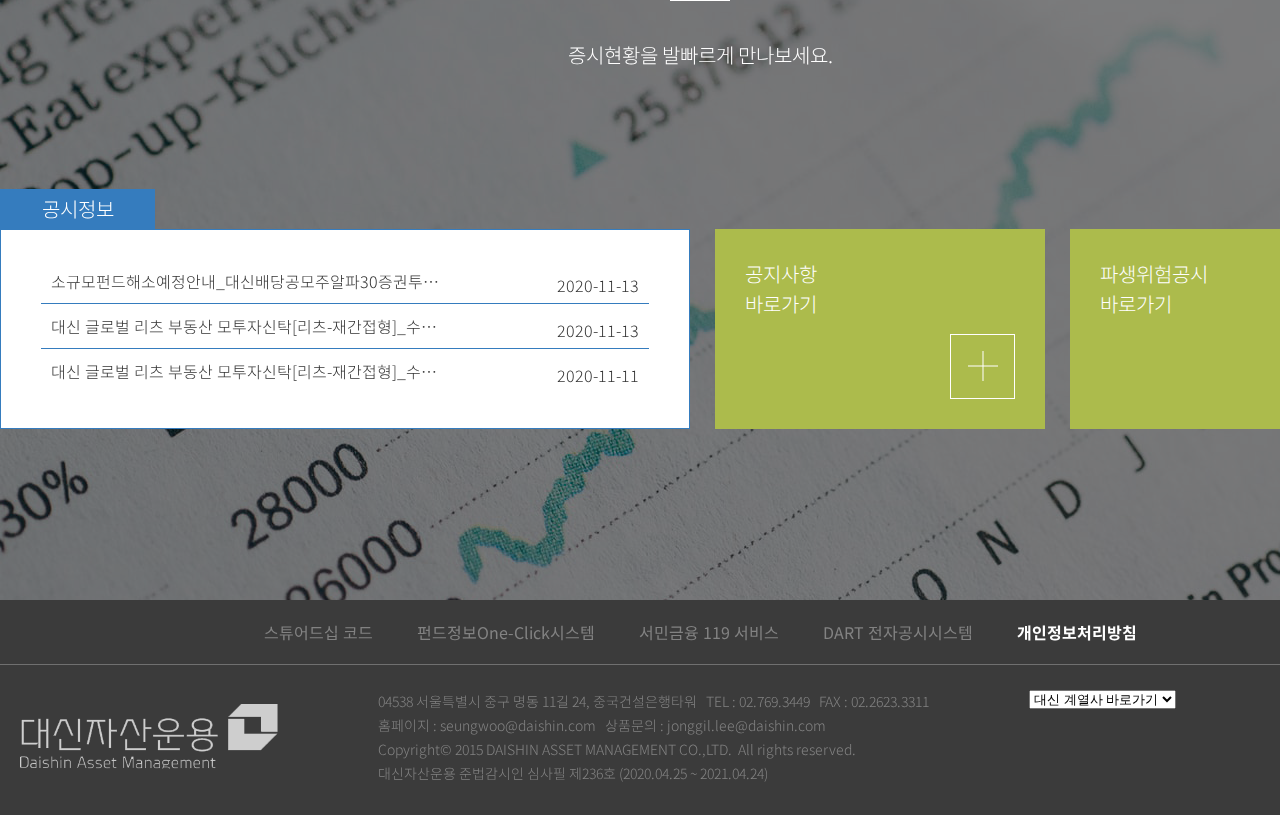
==== commit a9ceedf7: "Add files via upload" ====
--- a/index.html
+++ b/index.html
@@ -134,15 +134,18 @@
             </div>
             <!-- 메인 주요서비스 -->
             <div id="quick_service">
-                <a href="#">
-                    <img src="images/quick_icon_fundmap1.png" alt="펀드맵"><span>펀드맵</span>
-                </a>
-                <a href="#">
-                    <img src="images/quick_icon_graph1.png" alt="기준가/수익률"><span>기준가 / 수익률</span>
-                </a>
-                <a href="#">
-                    <img src="images/quick_icon_money1.png" alt="연금저축비교공시"><span>연금저축비교공시</span>
-                </a>
+                <div class="quick_service_box">
+                    <a href="#">
+                        <img src="images/quick_icon_fundmap1.png" alt="펀드맵"><span>펀드맵</span>
+                    </a>
+                    <a href="#">
+                        <img src="images/quick_icon_graph1.png" alt="기준가/수익률"><span>기준가 / 수익률</span>
+                    </a>
+                    <a href="#">
+                        <img src="images/quick_icon_money1.png" alt="연금저축비교공시"><span>연금저축비교공시</span>
+                    </a>
+                </div>
+
 
             </div>
         </div>
@@ -428,7 +431,6 @@
             slidesNavigation: false,
             css3: true,
             autoScrolling: true,
-            parallax: true,
             scrollHorizontally: false,
             scrollingSpeed: 1000
         })
--- a/css/style.css
+++ b/css/style.css
@@ -31,6 +31,7 @@
 body {
   color: #333333;
   font-family: 'Noto Sans KR', sans-serif;
+  min-width: 1200px;
 }
 /* #fp-nav ul li a span {background: #fff;} */
 /* 공통스타일 */
@@ -39,9 +40,10 @@
   height: 100vh;
   max-width: 1920px;
   position: relative;
-  overflow: hidden;
+  /* overflow: hidden; */
   background-position: center;
   background-size: cover;
+  min-width: 1400px;
 }
 
 .img_box {
@@ -90,7 +92,7 @@
 }
 #main_header h1 {
 position: absolute;
-left: 0; top: 40px;
+left: 1px; top: 13px;
 z-index: 9999999;
 /* transform: translateY(-50%); */
 }
@@ -328,6 +330,11 @@
 z-index: 999;
 height: 60px;
 }
+#quick_service .quick_service_box {
+  width: 1400px;
+  margin: 0 auto;
+  position: relative;
+}
 #quick_service img {
   width: 30px;
   height: 30px;
@@ -342,11 +349,18 @@
 color: #fff;
 margin-top: 15px;
 height: 30px;
-/* padding-bottom: 15px; */
-/* top: 7px; */
-}
-
+position: absolute;
+}
+
+#quick_service a:nth-child(1) {
+left: 0;
+}
+#quick_service a:nth-child(2) {
+left: 50%;
+transform: translateX(-50%);
+}
 #quick_service a:last-child {
+right: 0;
 border: none;
 }
 
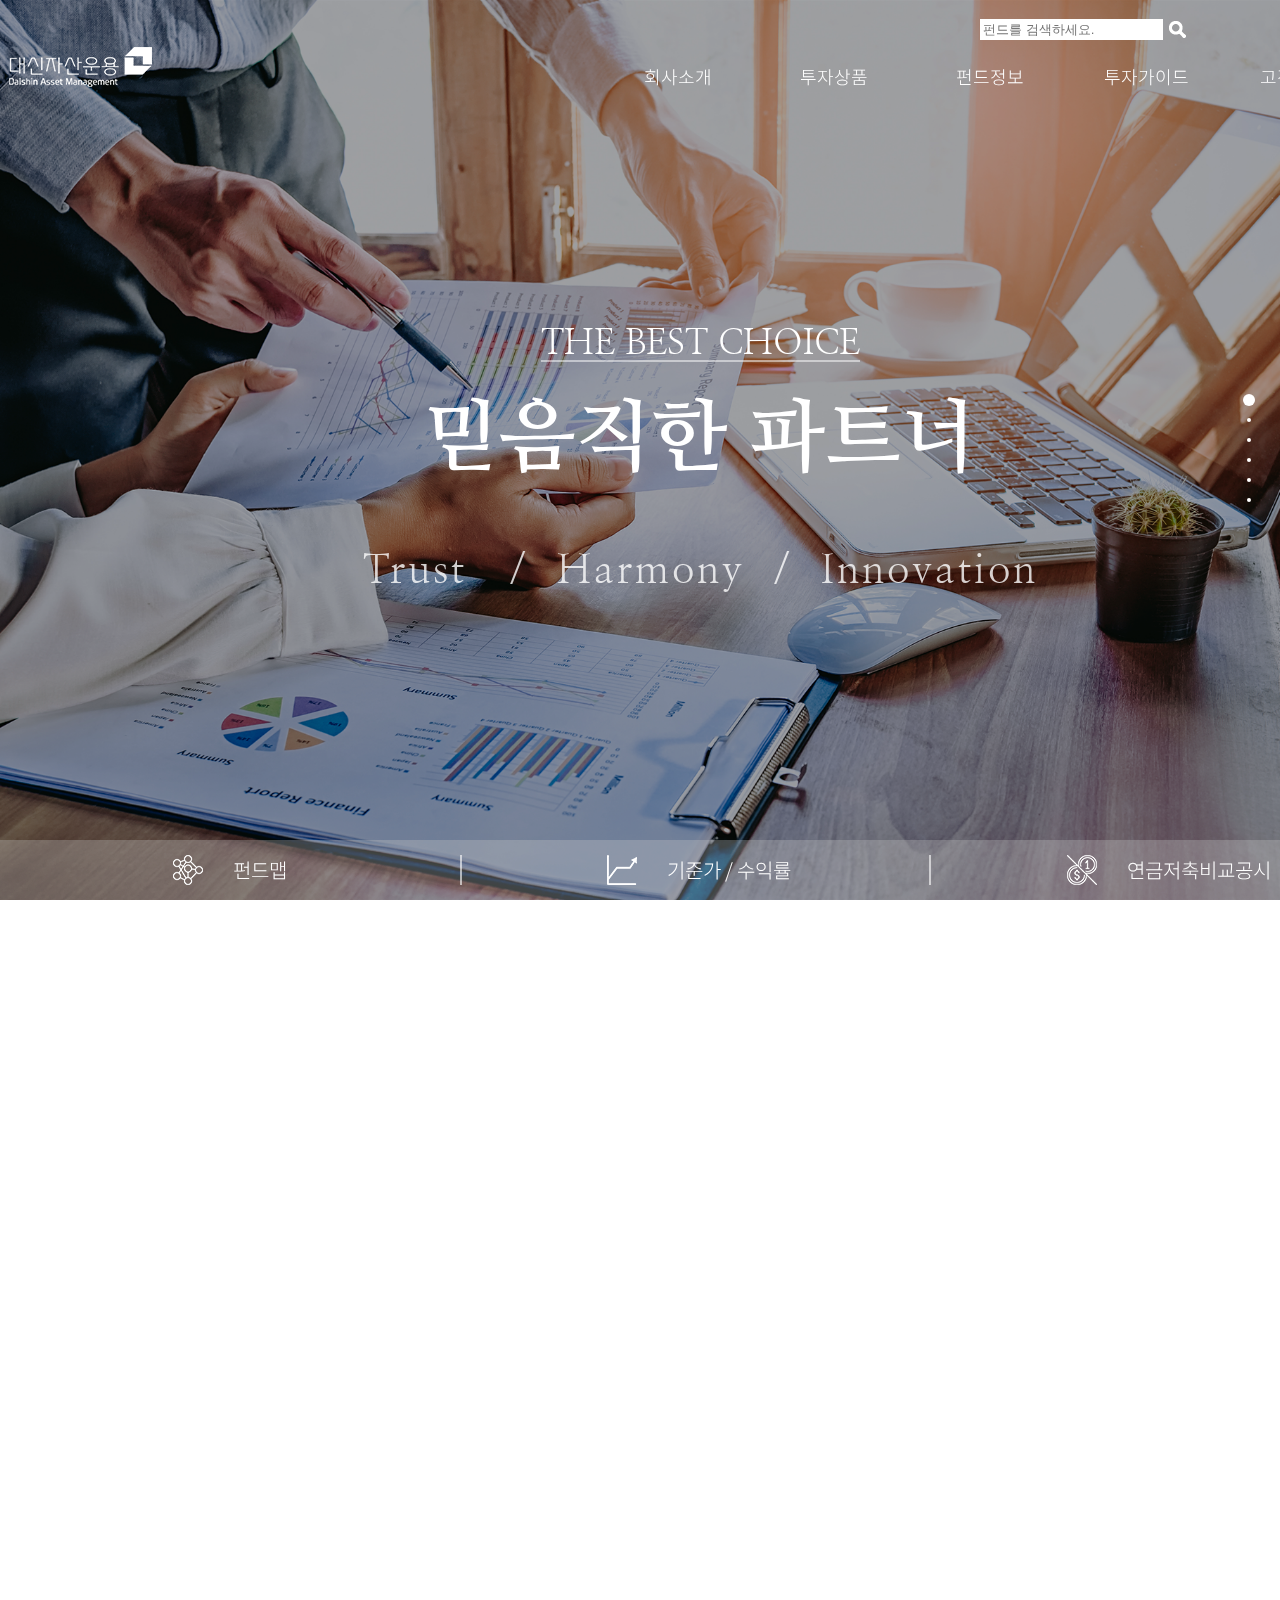
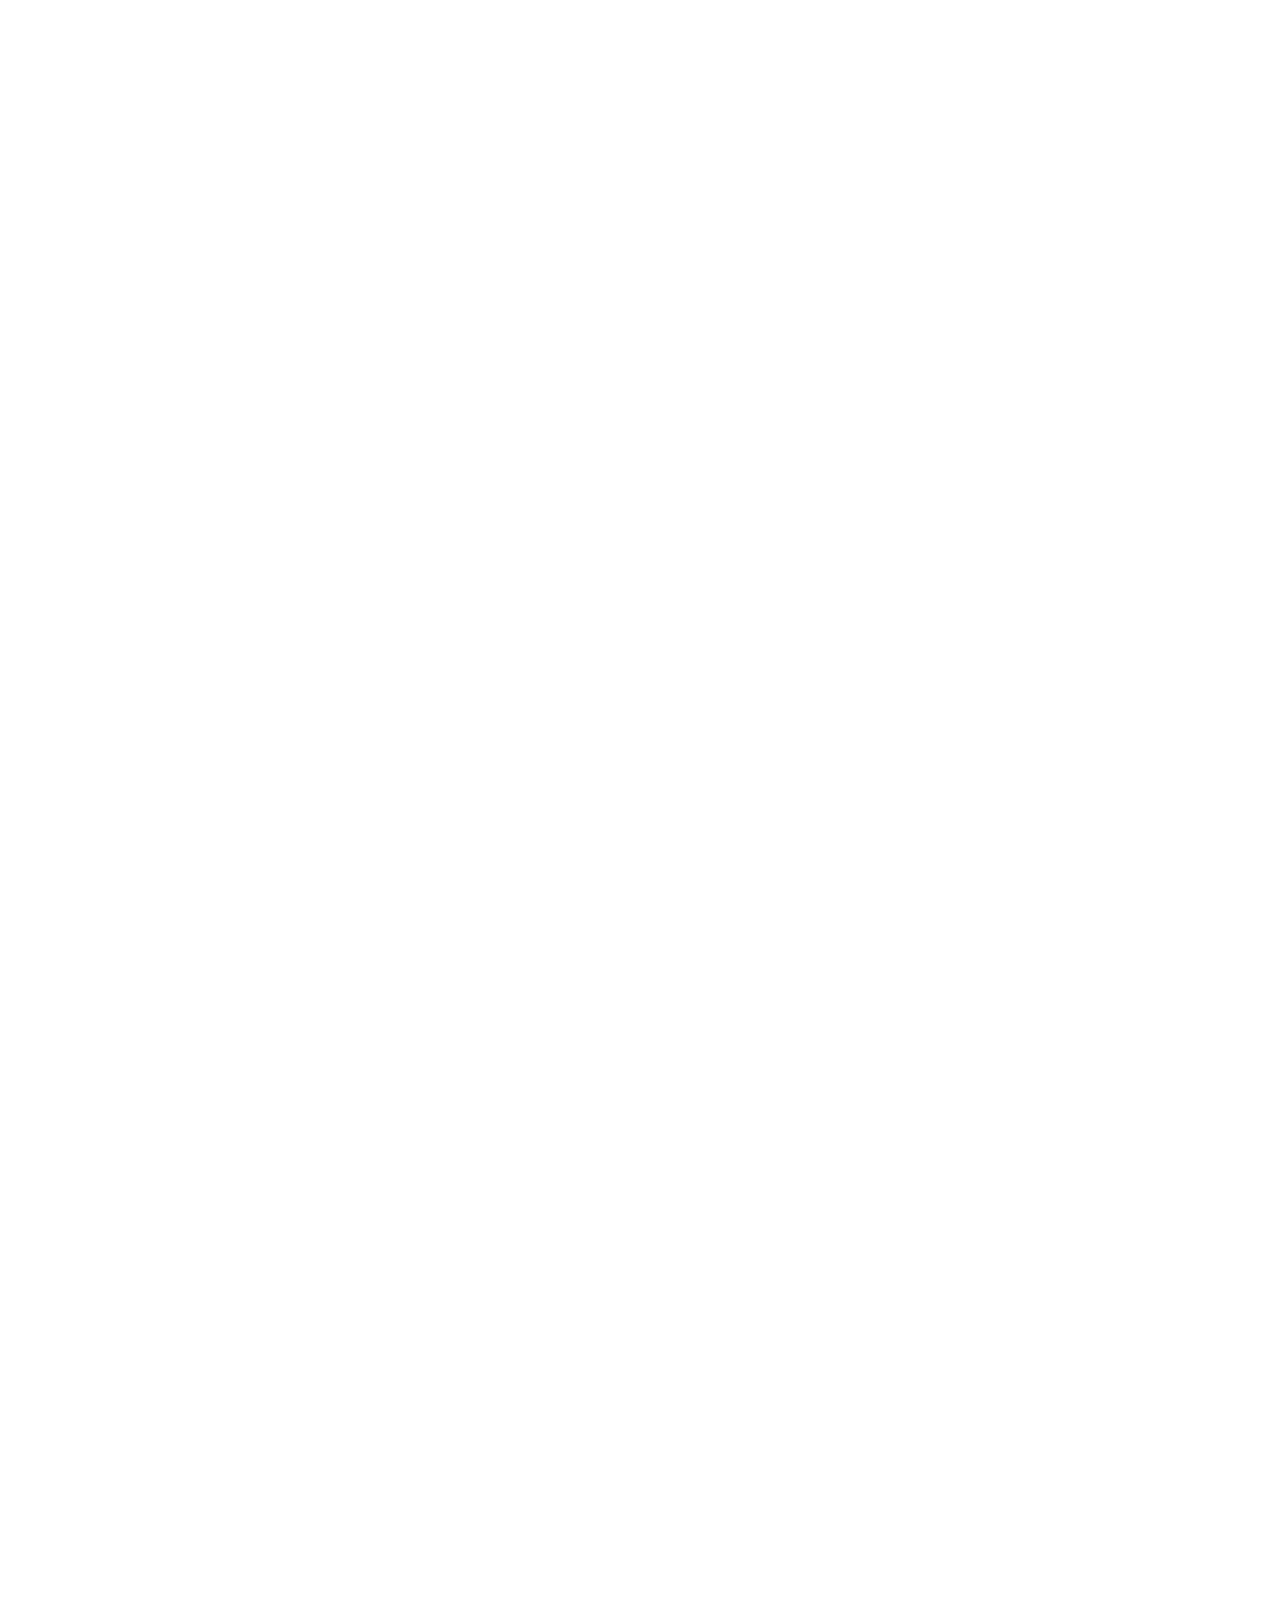
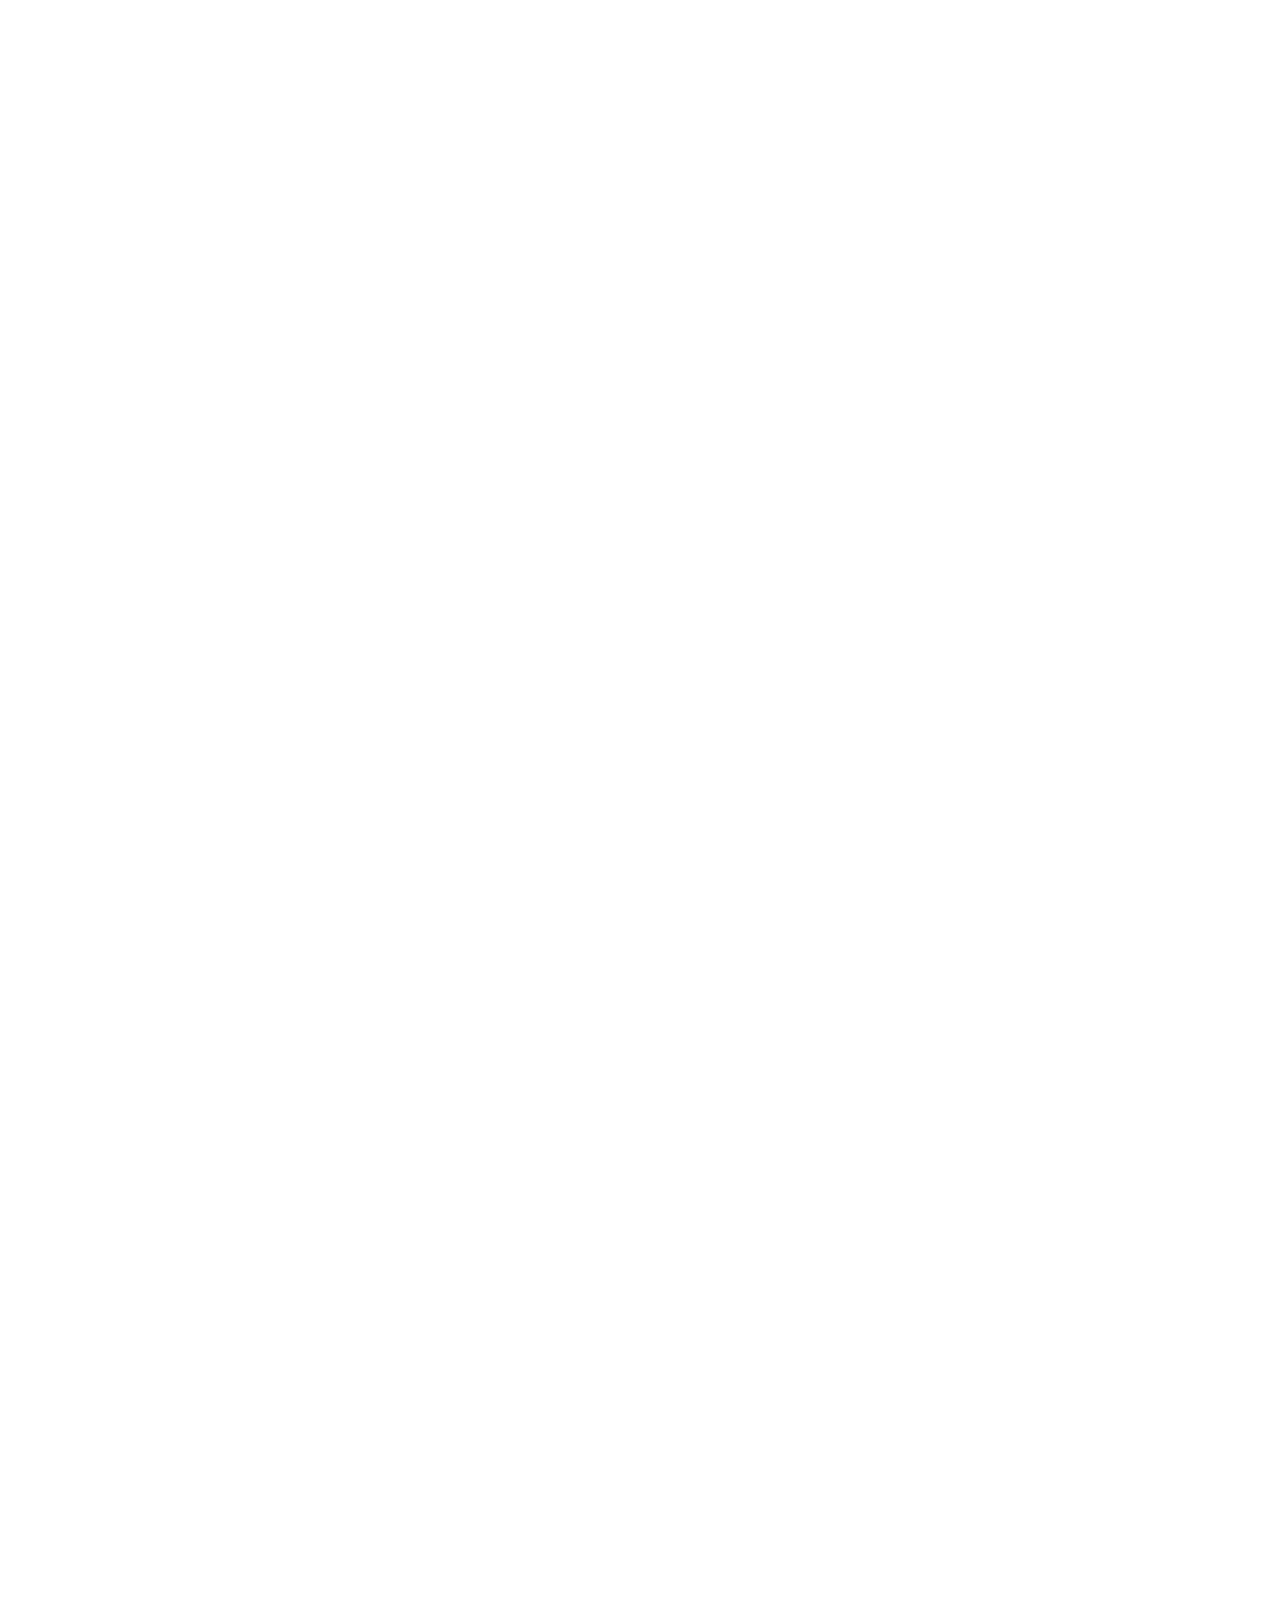
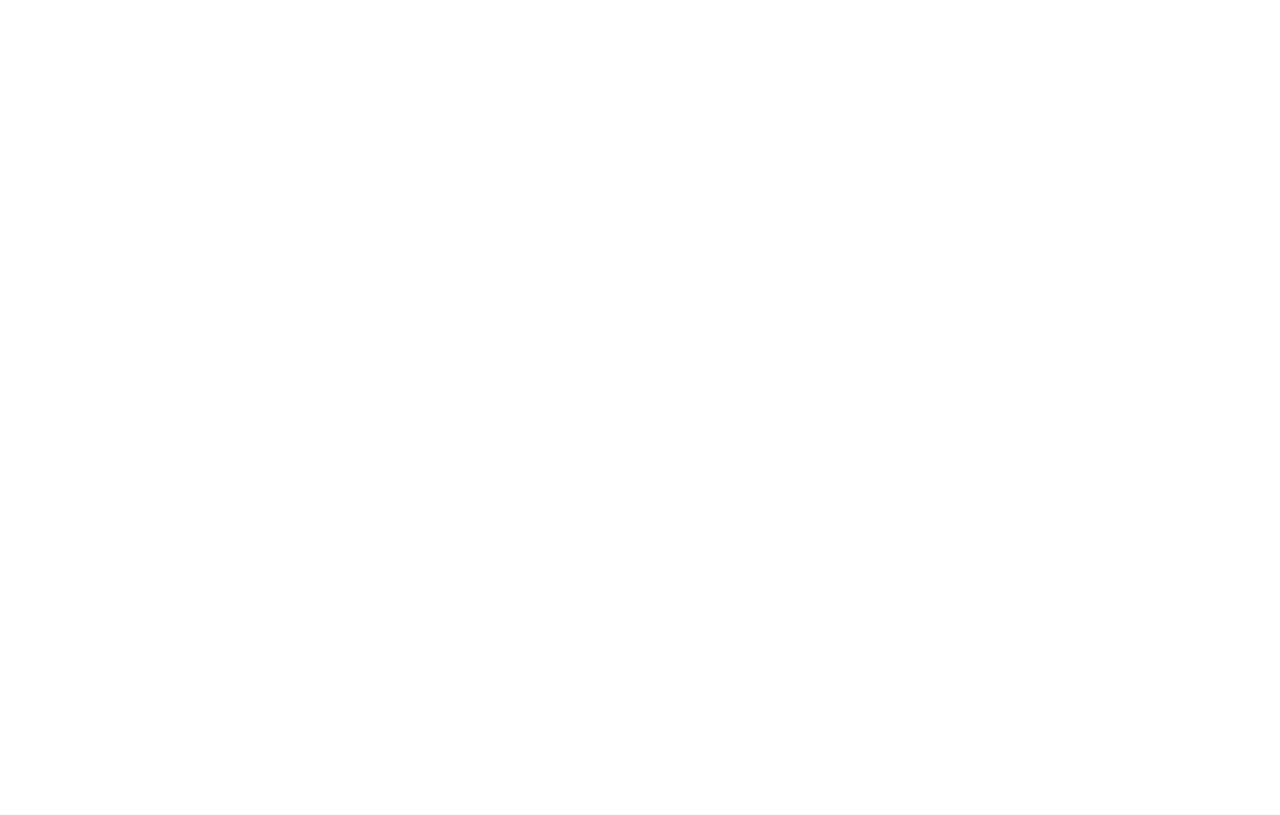
==== commit 5cccad41: "Add files via upload" ====
--- a/index.html
+++ b/index.html
@@ -426,7 +426,7 @@
             navigation: true,
             // slideSelector: '.horizontal-scrolling',
             navigationPosition: 'right',
-            responsiveWidth: 1400,
+            responsiveWidth: 700,
             navigationTooltips: ['홈', '대표상품', '회사소개', '운용 프로세스', '조직도', '공시정보'],
             slidesNavigation: false,
             css3: true,
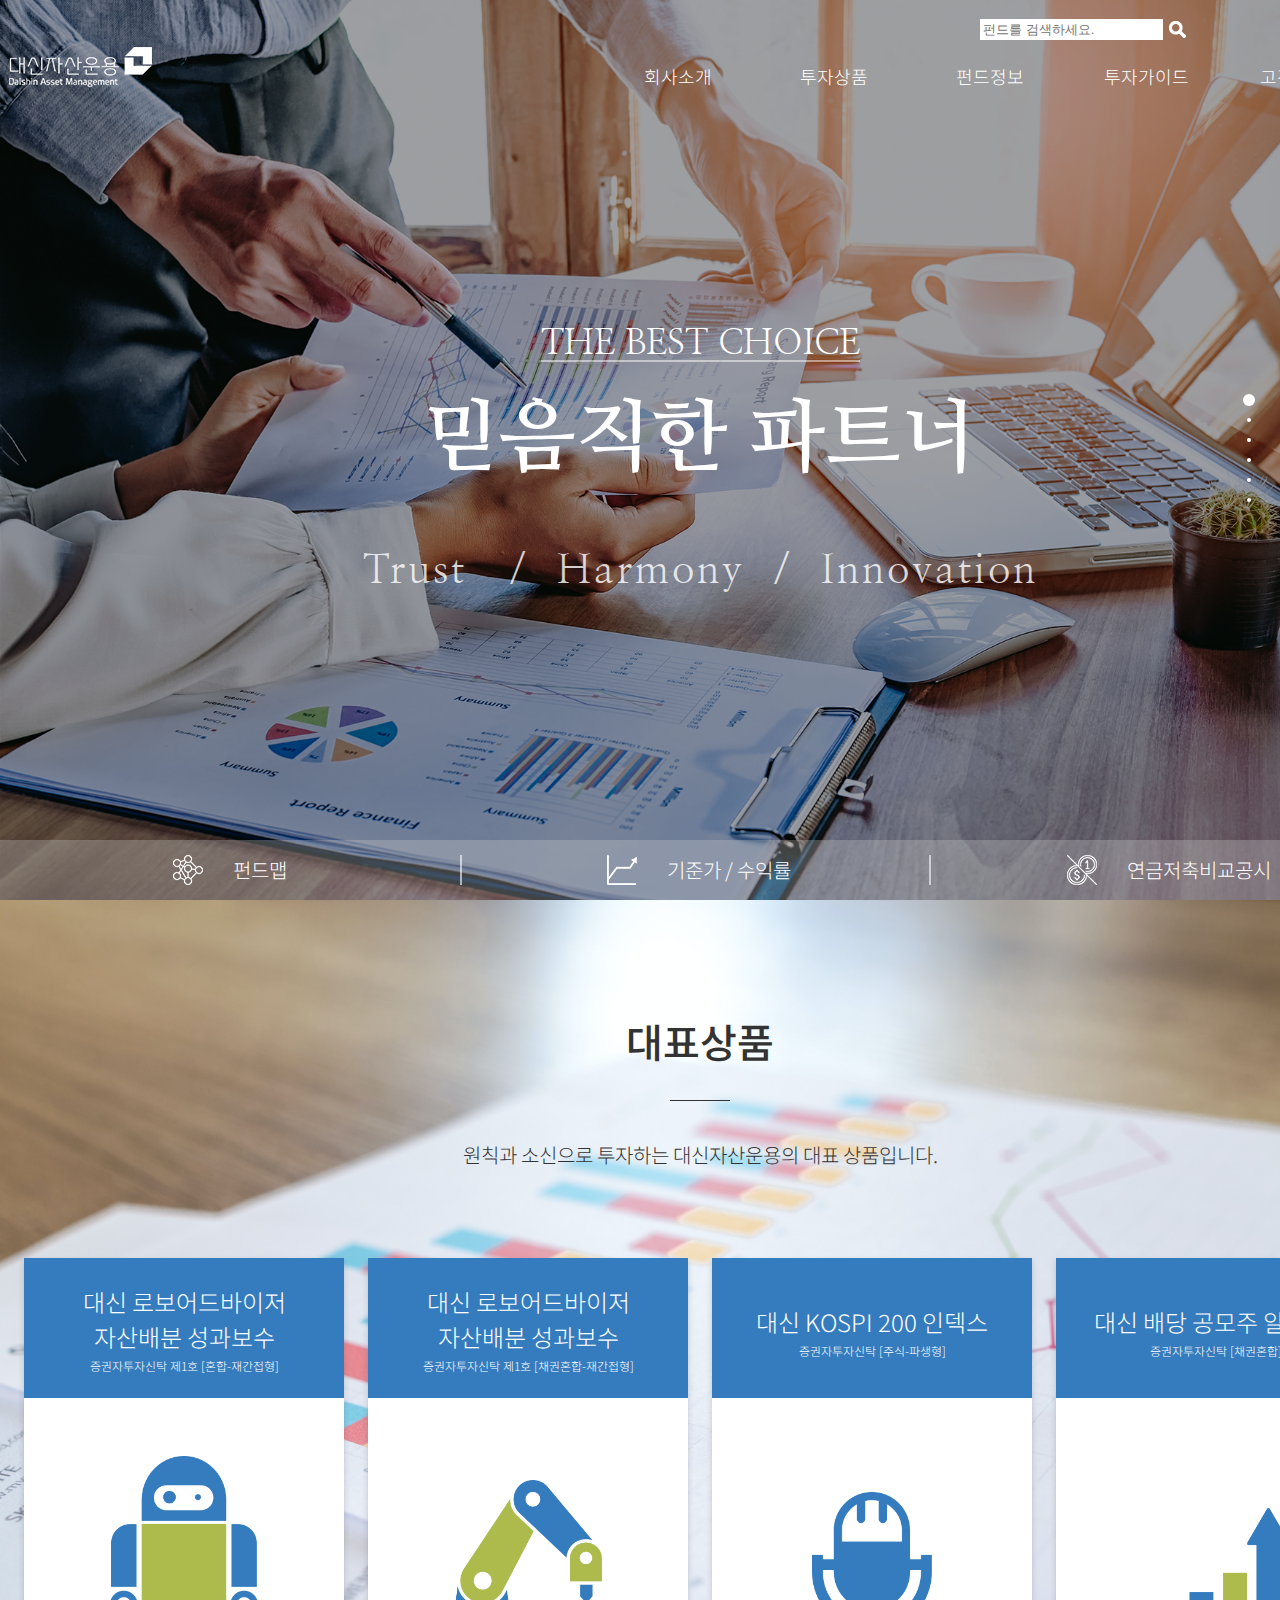
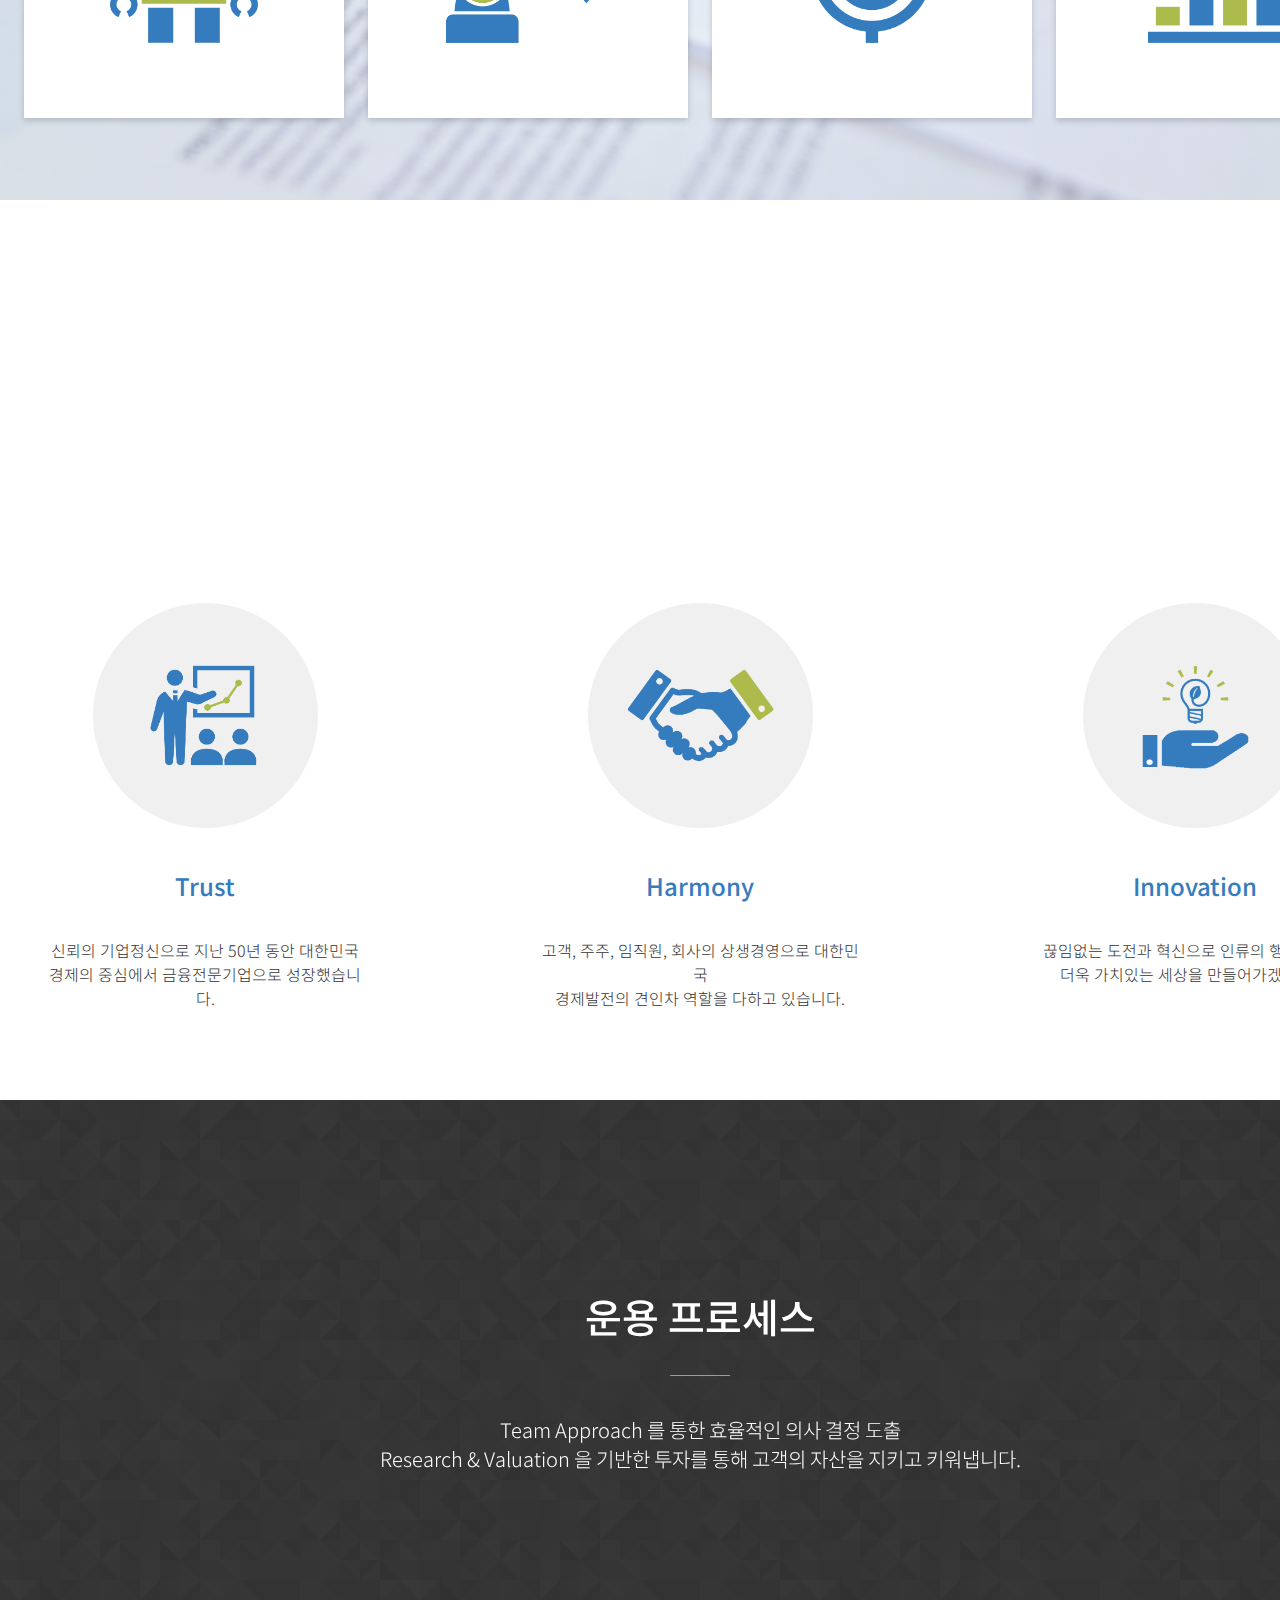
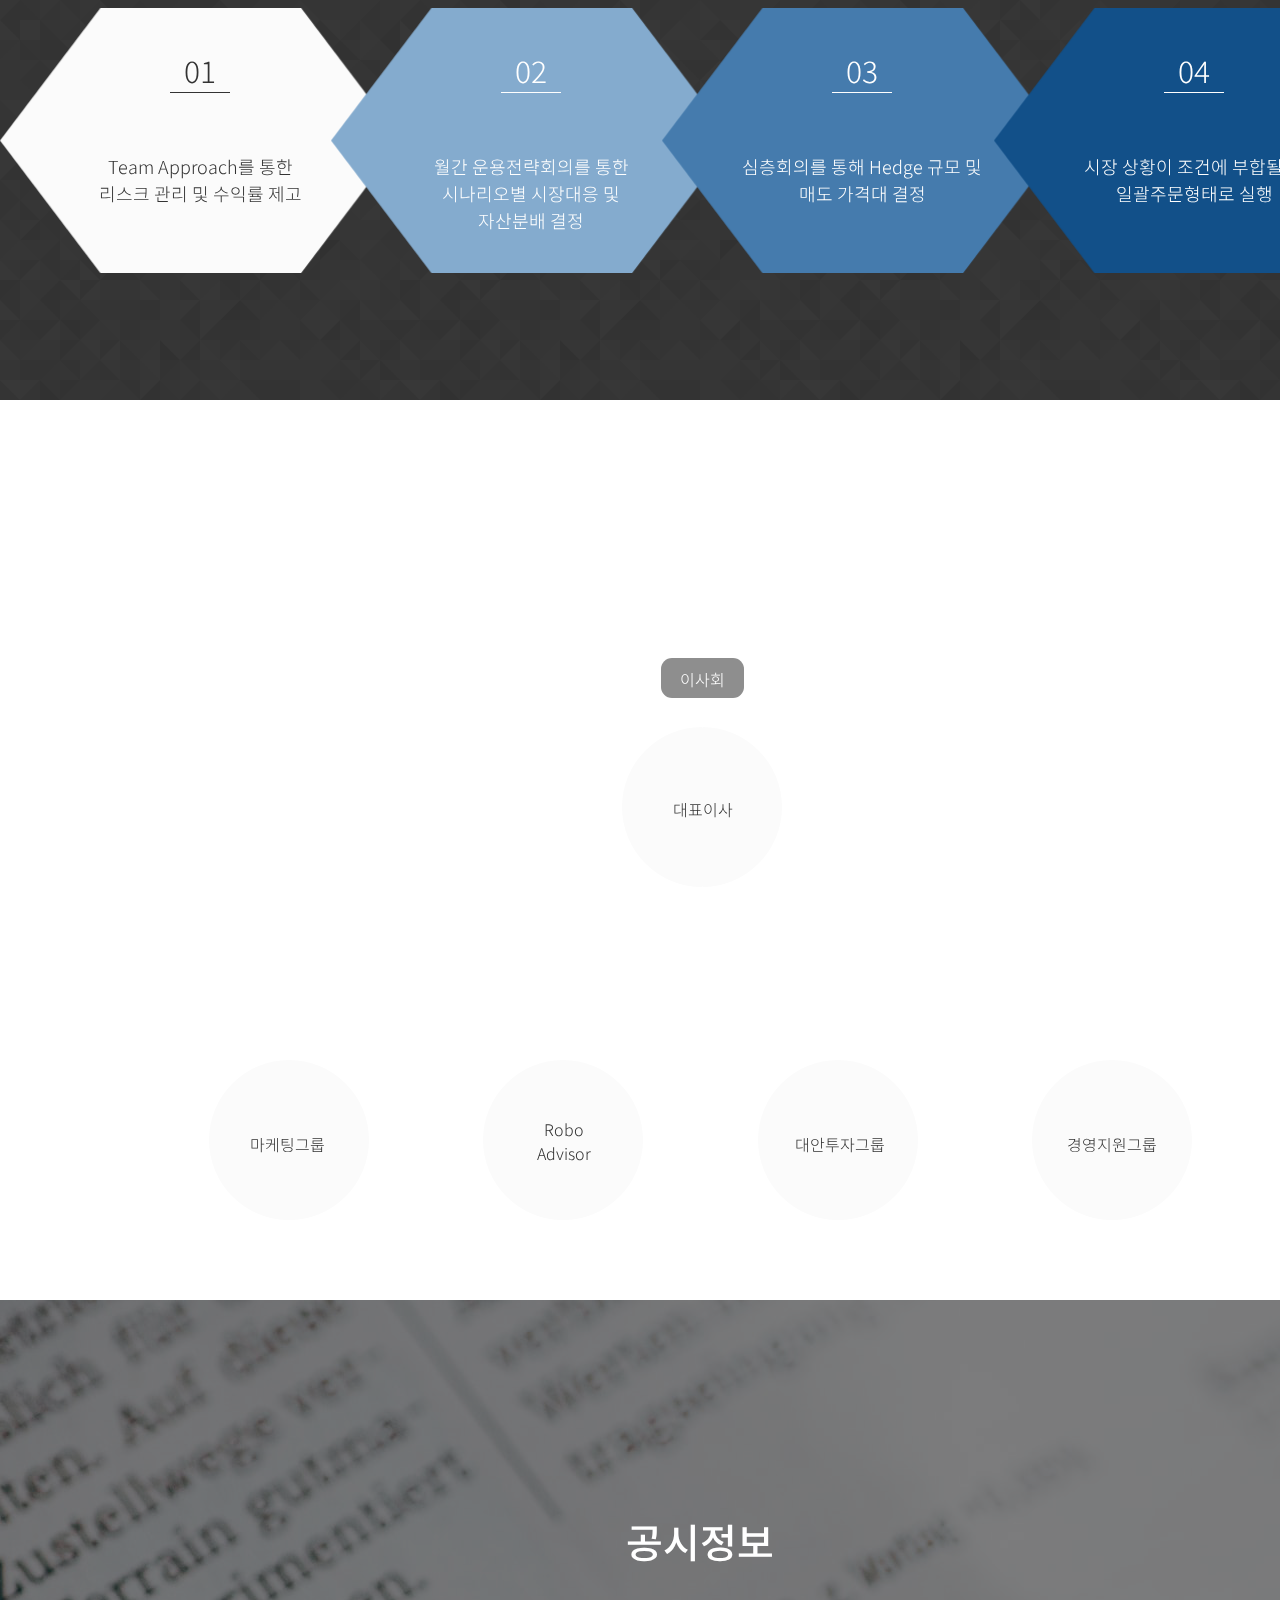
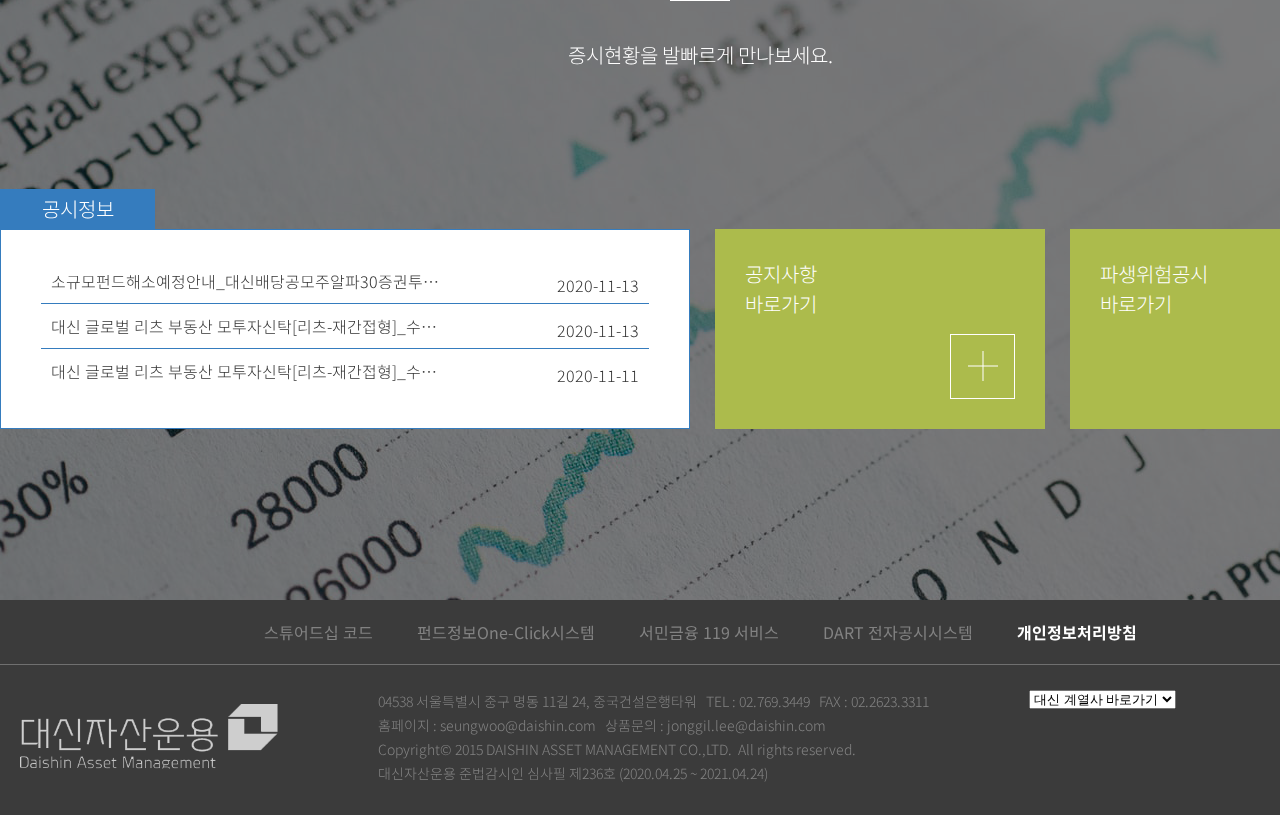
==== commit 4df3406b: "Add files via upload" ====
--- a/index.html
+++ b/index.html
@@ -18,7 +18,6 @@
     <script src="./js/fullpage.min.js"></script>
     <script src="./js/jquery-3.5.1.min.js"></script>
     <script src="./js/main.js"></script>
-
 </head>
 
 <body>
@@ -426,7 +425,8 @@
             navigation: true,
             // slideSelector: '.horizontal-scrolling',
             navigationPosition: 'right',
-            responsiveWidth: 700,
+            responsiveWidth: 1350,
+            autoScrolling:true,
             navigationTooltips: ['홈', '대표상품', '회사소개', '운용 프로세스', '조직도', '공시정보'],
             slidesNavigation: false,
             css3: true,
--- a/css/style.css
+++ b/css/style.css
@@ -33,6 +33,7 @@
   font-family: 'Noto Sans KR', sans-serif;
   min-width: 1200px;
 }
+
 /* #fp-nav ul li a span {background: #fff;} */
 /* 공통스타일 */
 div[id ^= "main_"] {
@@ -262,7 +263,8 @@
   background-position: center;
   width: 100%;
   height: 100vh;
-  max-height: 1980px;
+  min-width: 1400px;
+  /* max-height: 1980px; */
 }
 .slide2 {
   background-image: url(../images/main_visual_04.png);
@@ -270,7 +272,8 @@
   background-position: center;
   width: 100%;
   height: 100vh;
-  max-height: 1980px;
+  min-width: 1400px;
+  /* max-height: 1980px; */
 }
 .slide3 {
   background-image: url(../images/main_visual_06.png);
@@ -278,7 +281,8 @@
   background-position: center;
   width: 100%;
   height: 100vh;
-  max-height: 1980px;
+  min-width: 1400px;
+  /* max-height: 1980px; */
 }
 .fp-tabelCell{
   width: 100%;
@@ -320,8 +324,6 @@
 position: absolute;
 width: 100%;
 /* height: 100px; */
-left: 50%;
-transform: translateX(-50%);
 margin: 0 auto;
 /* outline: 1px solid red; */
 /* margin-top: -200px; */
@@ -329,6 +331,7 @@
 background: rgba(204, 204, 204, 0.3);
 z-index: 999;
 height: 60px;
+min-width: 1400px;
 }
 #quick_service .quick_service_box {
   width: 1400px;
@@ -1043,3 +1046,4 @@
   border: none;
   outline: none;
 }
+.fp-right {display: block!important;}
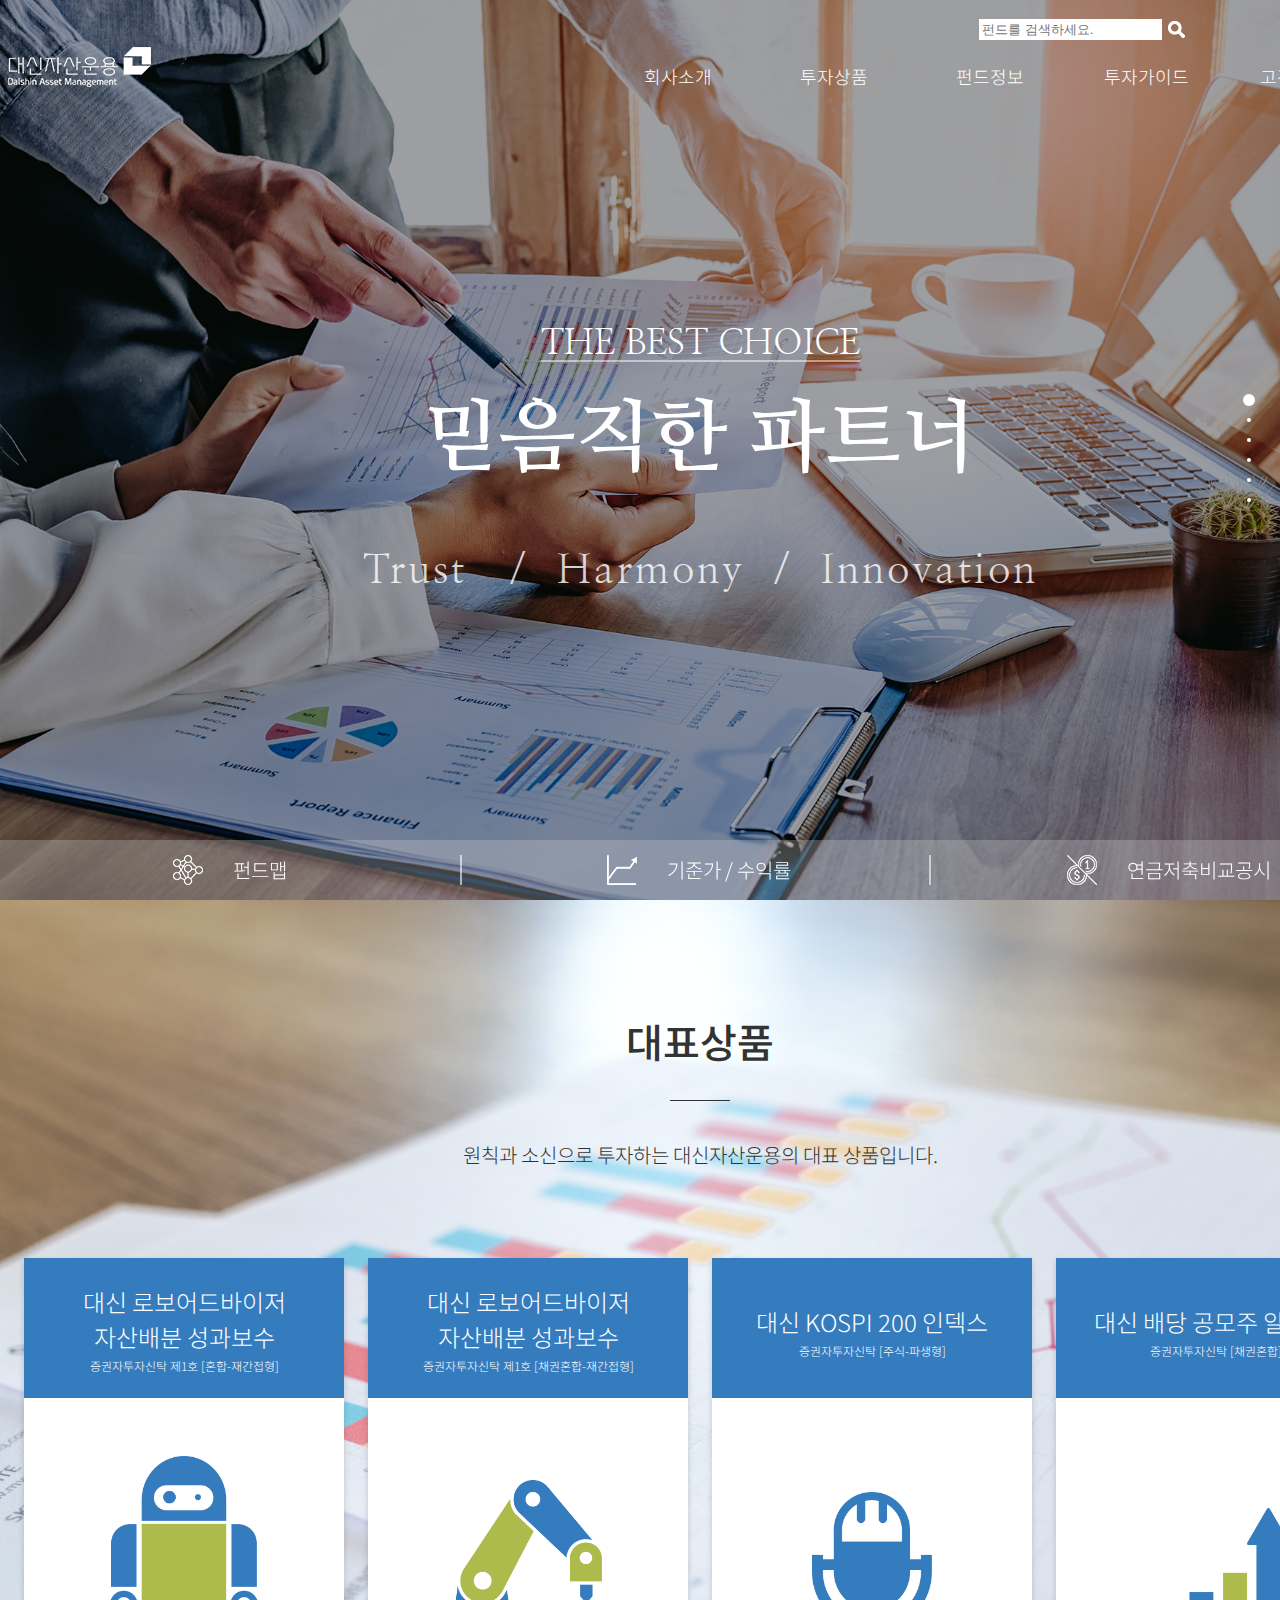
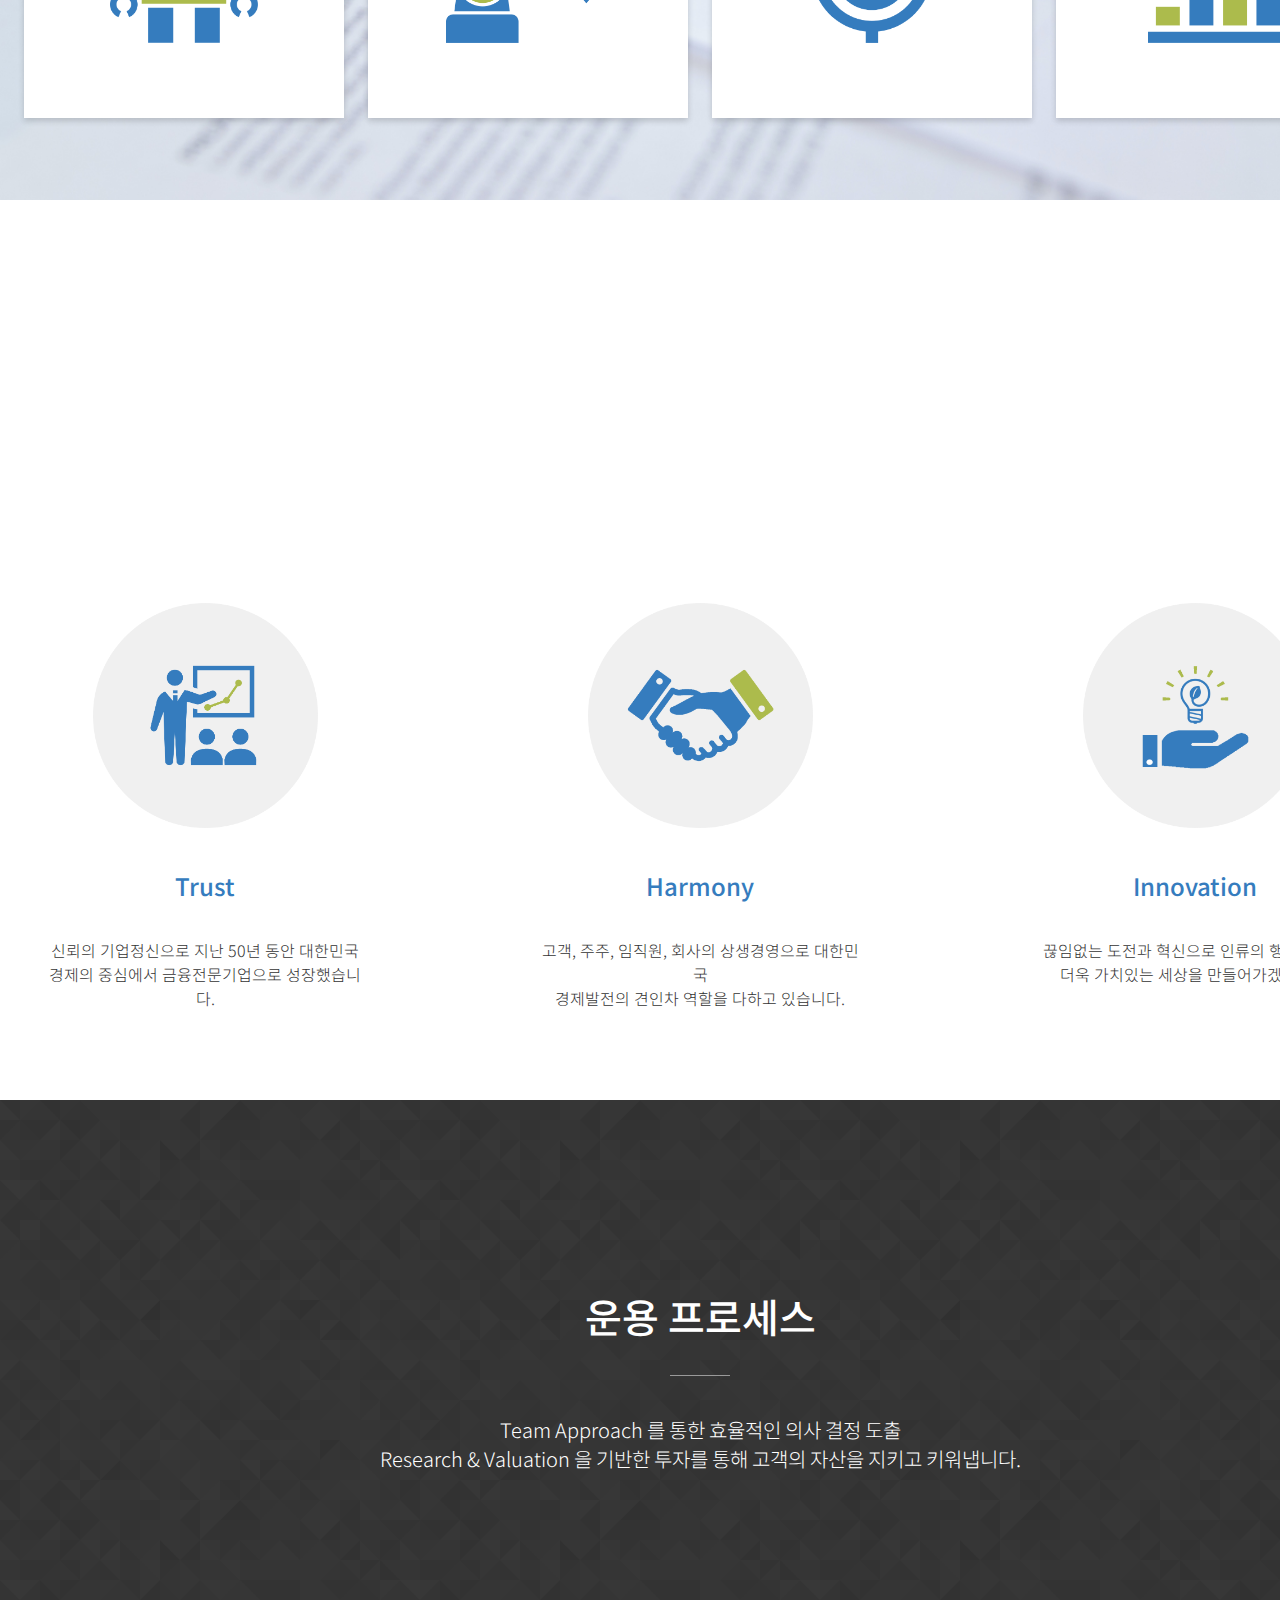
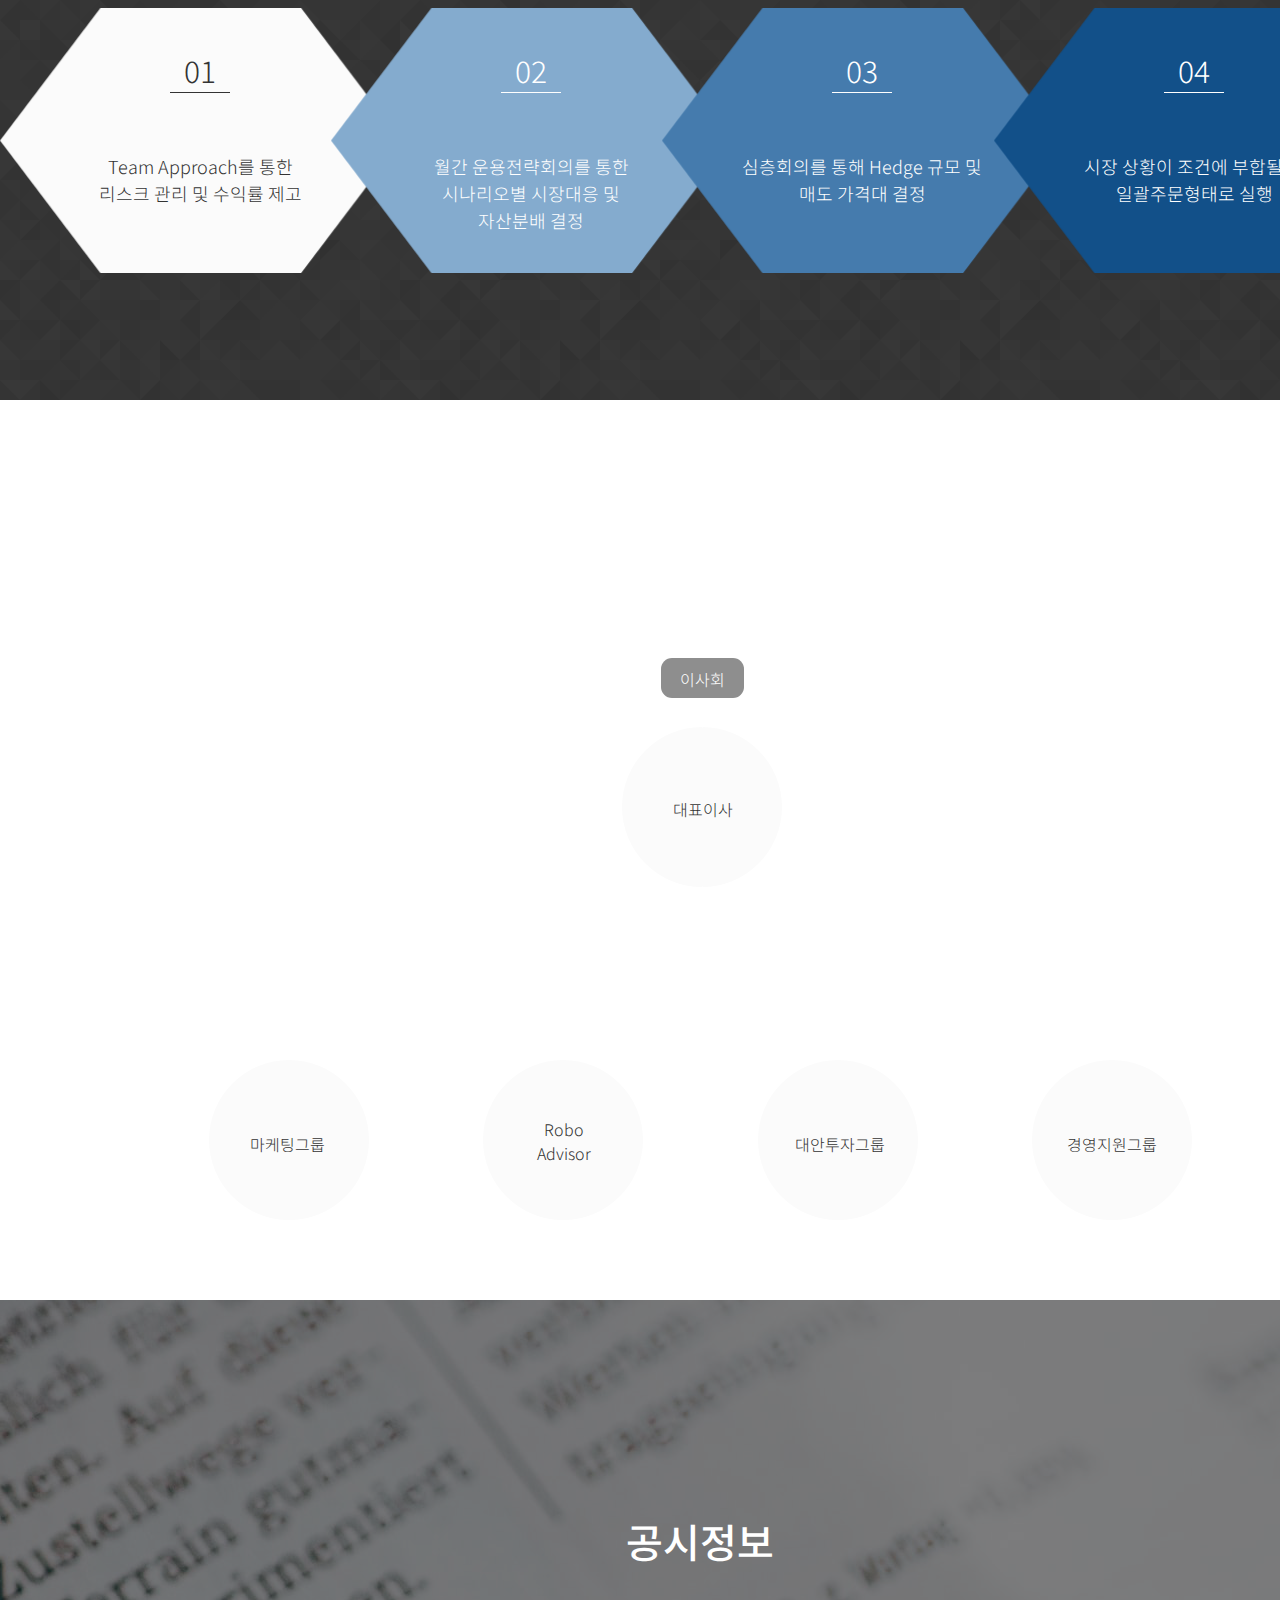
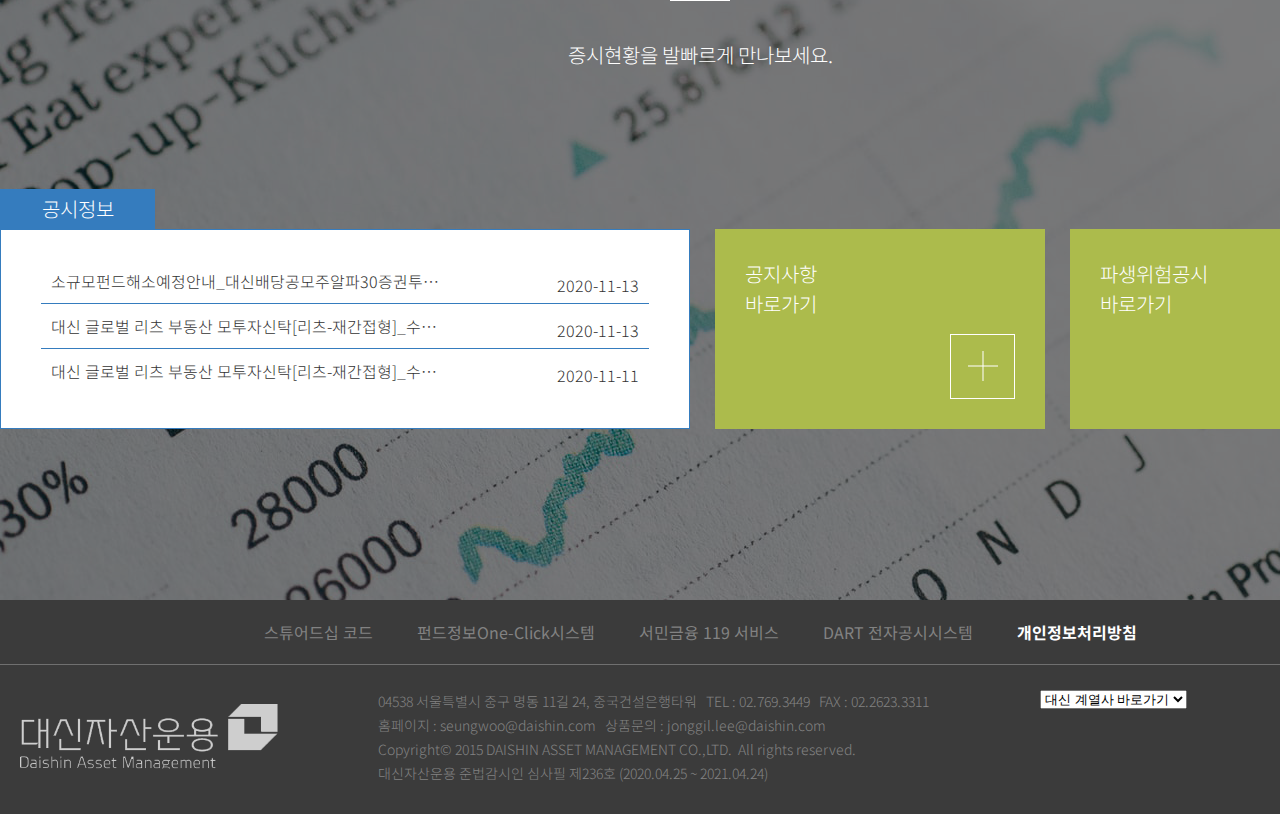
==== commit b8507909: "Add files via upload" ====
--- a/index.html
+++ b/index.html
@@ -432,7 +432,8 @@
             css3: true,
             autoScrolling: true,
             scrollHorizontally: false,
-            scrollingSpeed: 1000
+            scrollingSpeed: 1000,
+            scrollBar:true
         })
     </script>
 </body>
--- a/css/style.css
+++ b/css/style.css
@@ -81,7 +81,7 @@
 height: 110px;
 /* position: relative; */
 position: absolute;
-margin: 0 auto;
+/* margin: 0 auto; */
 top: 0;
 /* background: #000; */
 /* outline: 1px solid blue; */
@@ -93,7 +93,7 @@
 }
 #main_header h1 {
 position: absolute;
-left: 1px; top: 13px;
+left: 0px; top: 13px;
 z-index: 9999999;
 /* transform: translateY(-50%); */
 }
@@ -213,7 +213,7 @@
 position: absolute;
 float: right;
 margin-right: 80px;
-right: 134px;
+right: 135px;
 top: 15px;
 }
 .fund_search {
@@ -229,7 +229,7 @@
 /* right: -100px; */
 height: 30px;
 position: absolute;
-right: 57px;
+right: 54px;
 top: 15px;
 }
 #lang a {
@@ -952,45 +952,67 @@
 
 /* Footer */
 footer {
-min-width: 1400px;
-background: #3b3b3b;
-color: #828282;
+  background: #3b3b3b;
+  height: 214px;
+  color: #828282;
+  min-width: 1400px;
+  overflow: hidden;
+}
+
+footer p {
+  font-size: 14px;
+  /* letter-spacing: 1px; */
+
 }
 #footer_top {
-text-align: center;
-border-bottom: 1px solid #707070;
+  text-align: center;
+  border-bottom: 1px solid #707070;
 }
 #footer_top > a {
-display: inline-block;
-margin: 20px 20px;
-color: #828282;
+  display: inline-block;
+  margin: 20px 20px;
+  color: #828282;
 }
 #footer_top > a:last-child {
-color: white;
-font-weight: bold;
+  color: white;
+  font-weight: bold;
 }
 #footer_1400 {
-/* outline: 1px solid red; */
-width: 1400px;
-margin: 0 auto;
-padding: 20px 20px;
-padding-bottom: 30px;
-overflow: hidden;
+  /* outline: 1px solid red; */
+  width: 1400px;
+  margin: 0 auto;
+  padding: 20px 20px;
+  padding-bottom: 30px;
+  position: relative;
 }
 #footer_1400 > div {
-float: left;
+  float: left;
+}
+#footer_1400 > div:first-child {
+  position: absolute;
+  left: 20px;
+}
+#footer_1400 > div:nth-child(2) {
+  position: absolute;
+  left: 278px;
+}
+#footer_1400 > div:nth-child(3) {
+  position: absolute;
+  right: 213px;
 }
 #footer_1400 div a img{
   margin-top: 19px;
 }
 .footer_info {
-padding: 0 100px;
-margin: 0 auto;
-line-height: 24px;
-margin-top: 4px;
-}
-footer p {font-size: 14px;}
-
+  padding: 0 100px;
+  margin: 0 auto;
+  line-height: 24px;
+  margin-top: 4px;
+}
+#family_site:focus {
+  border: none;
+  outline: none;
+}
 #fp-nav ul li:last-child{display: none;}
 .fp-sr-only:last-child{display: none;}
 .fp-controlArrow{ display: none;}
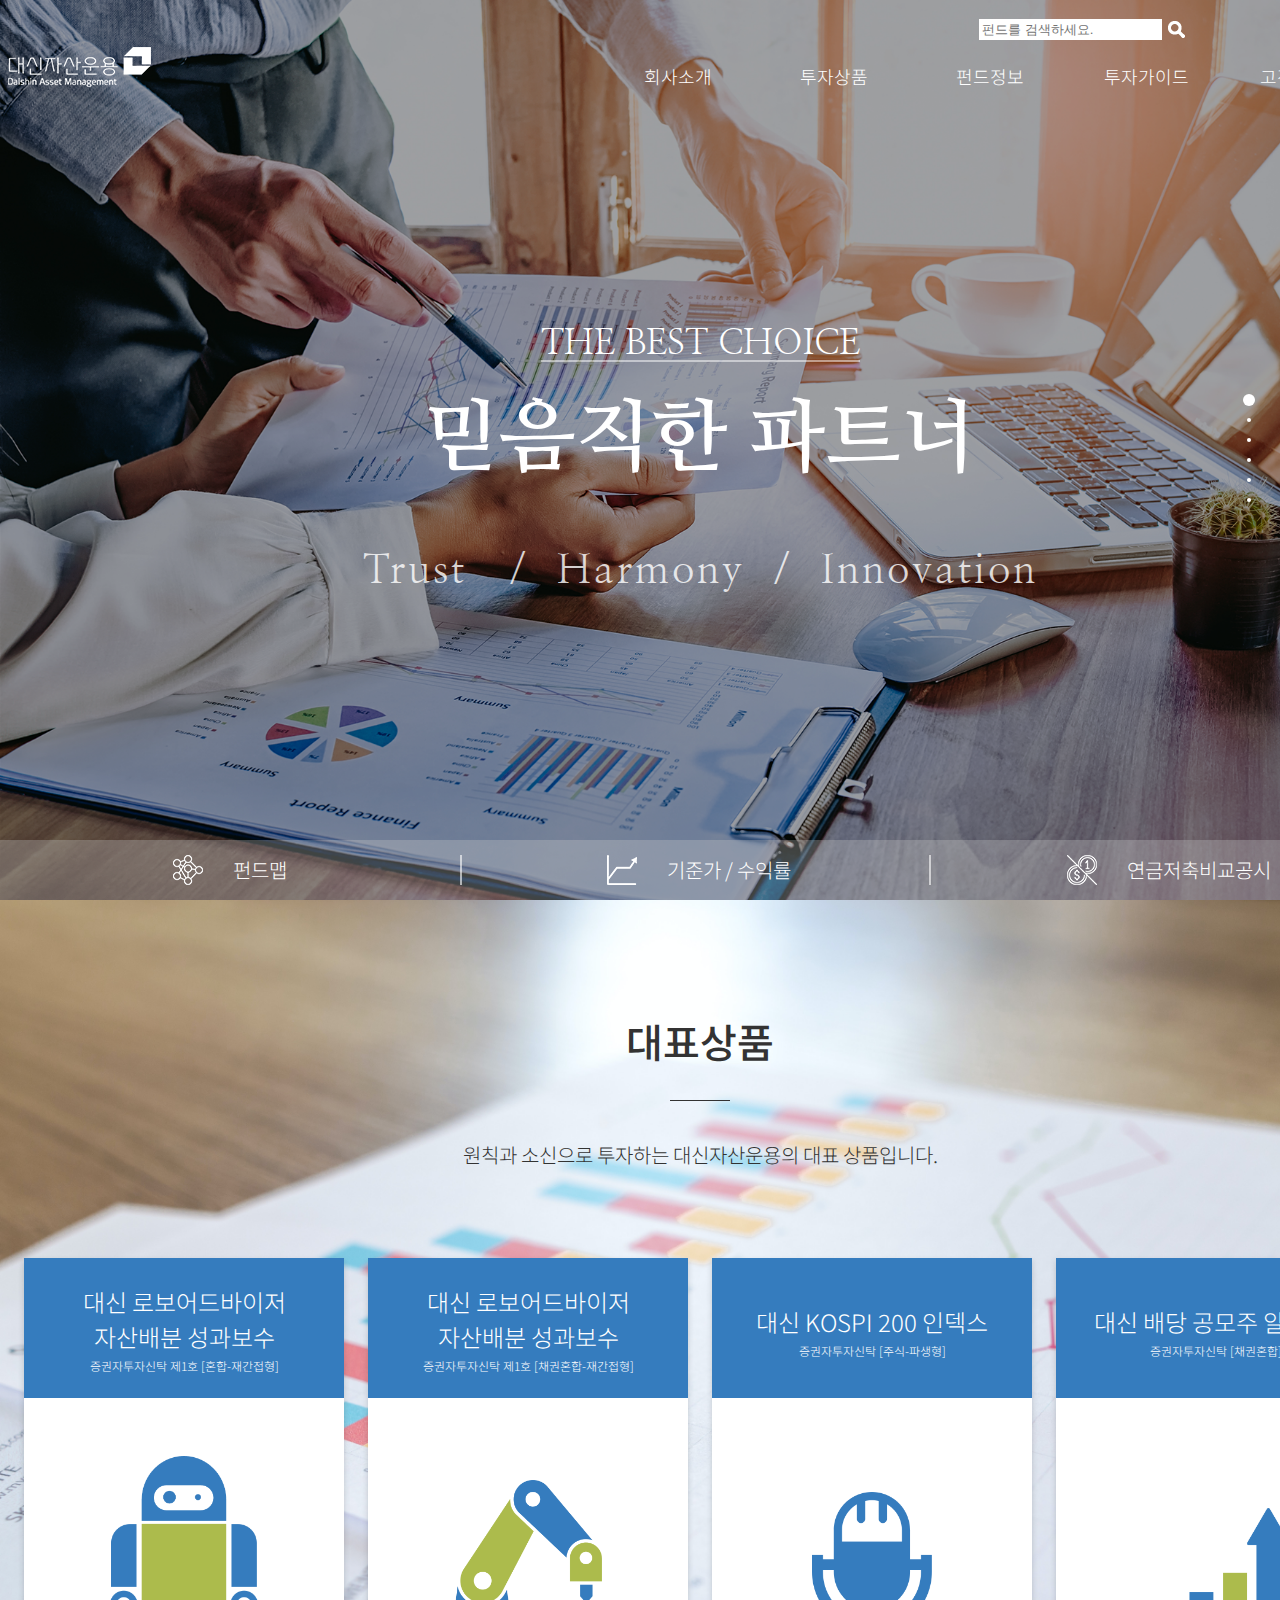
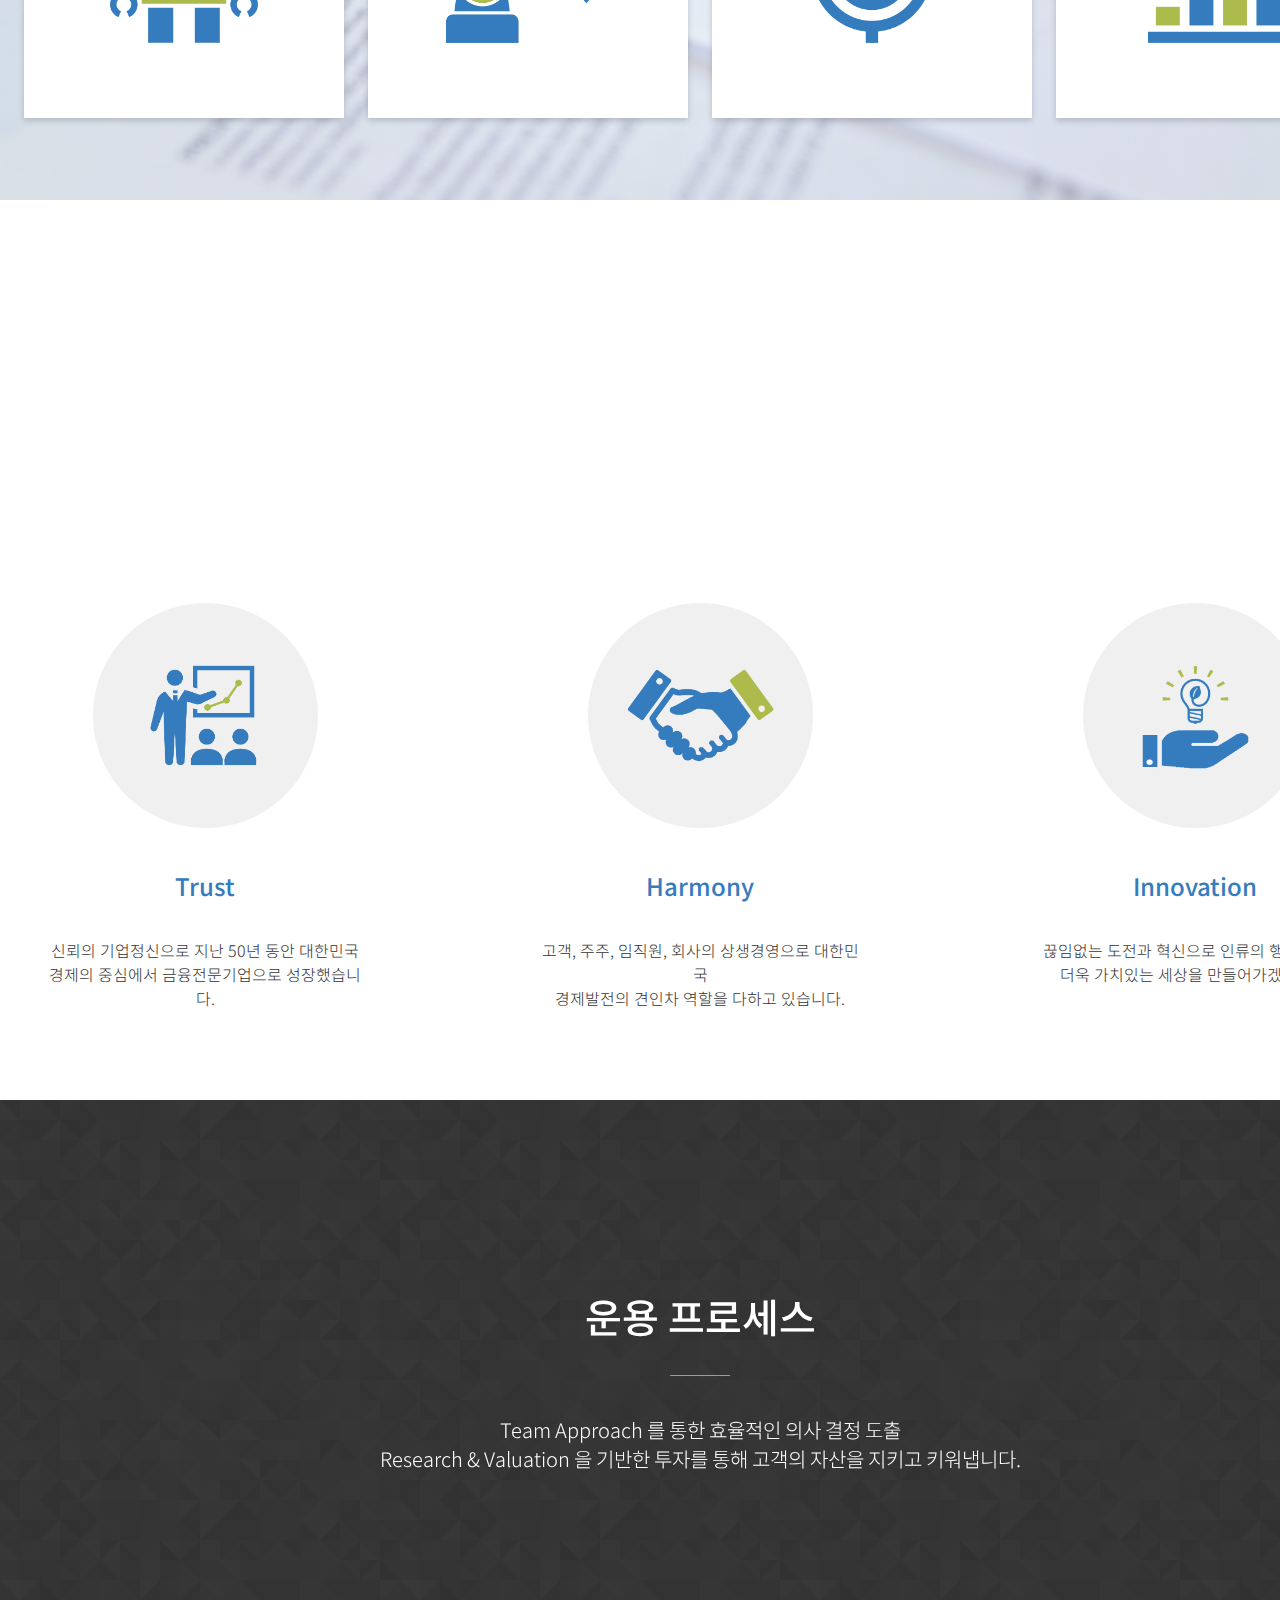
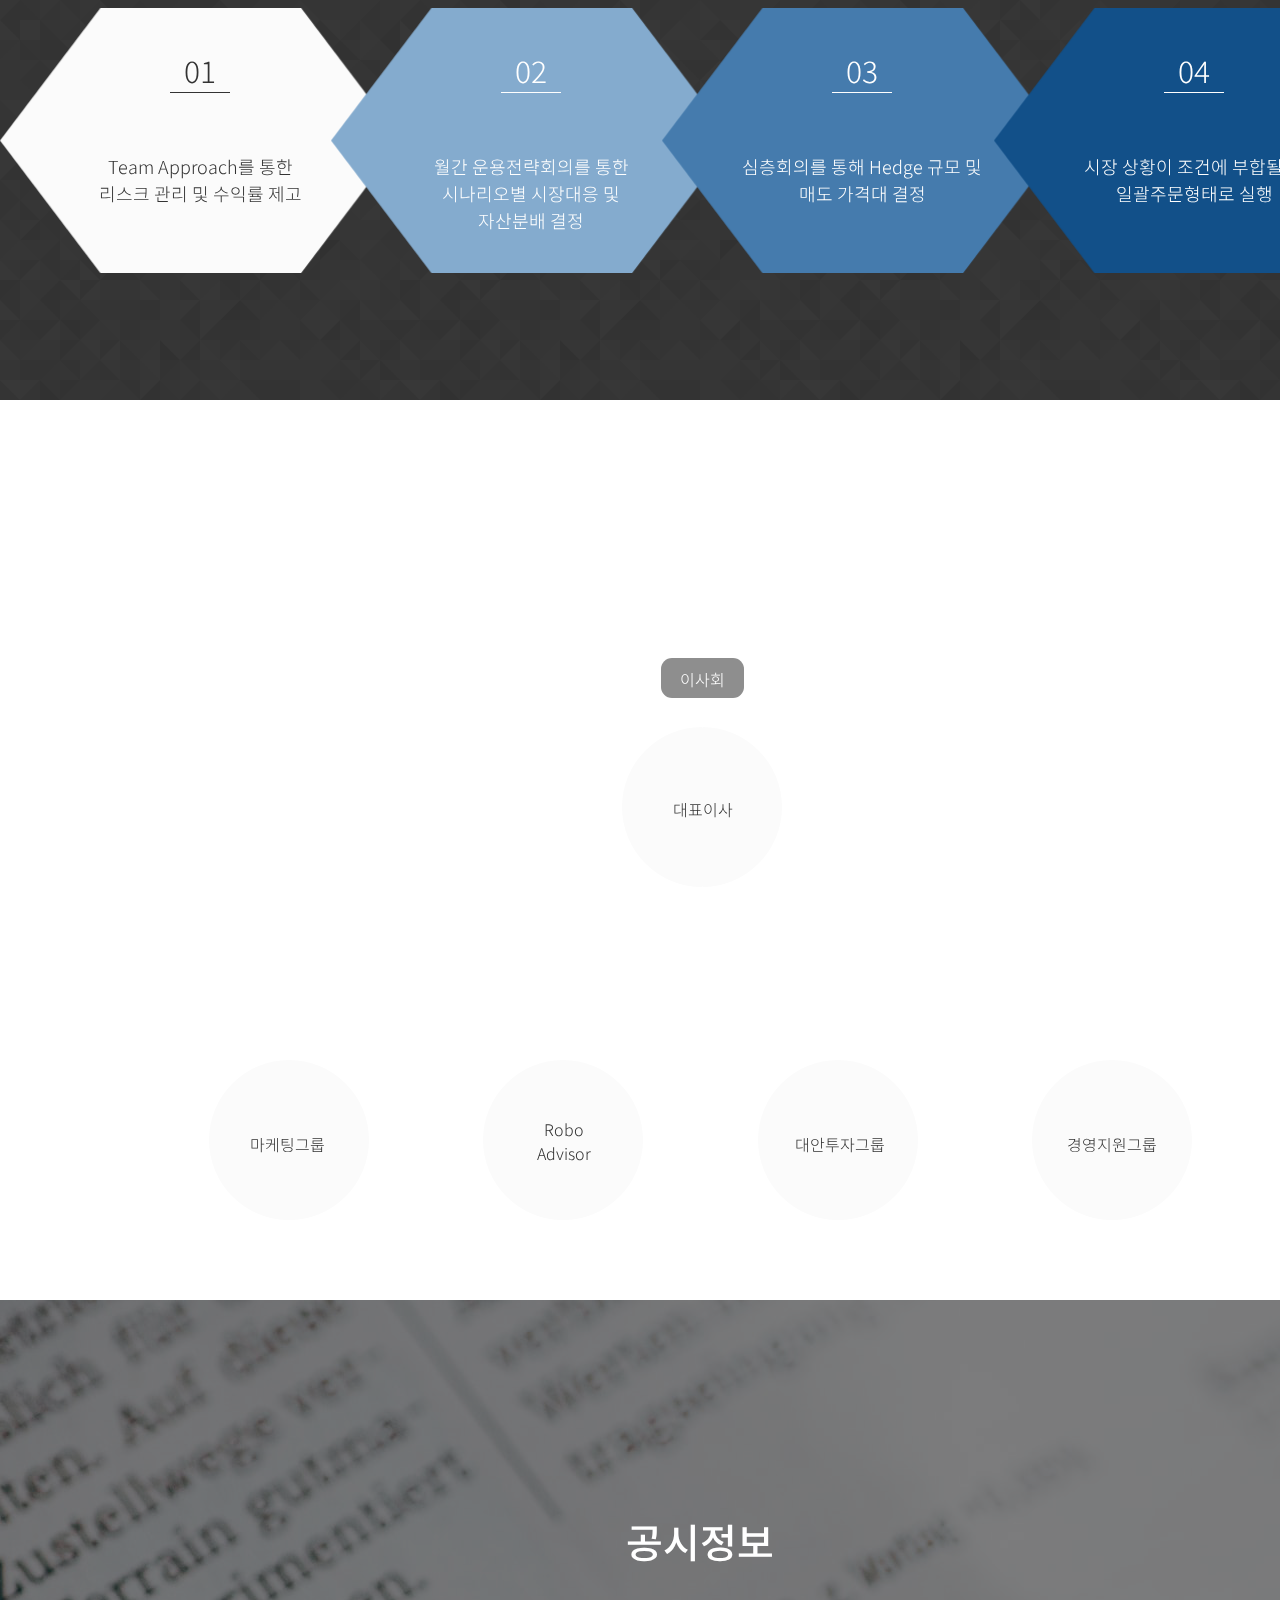
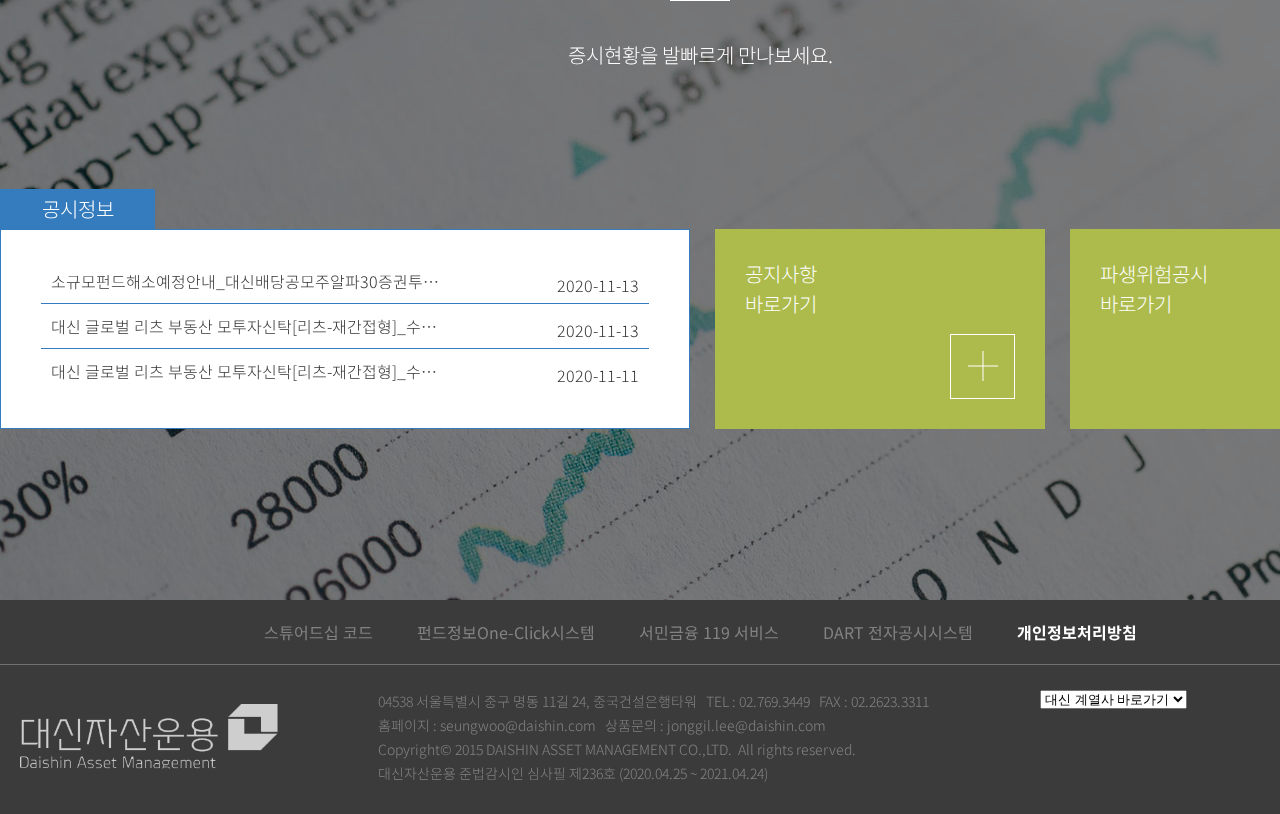
==== commit 250c83a3: "Add files via upload" ====
--- a/index.html
+++ b/index.html
@@ -432,8 +432,7 @@
             css3: true,
             autoScrolling: true,
             scrollHorizontally: false,
-            scrollingSpeed: 1000,
-            scrollBar:true
+            scrollingSpeed: 1000
         })
     </script>
 </body>
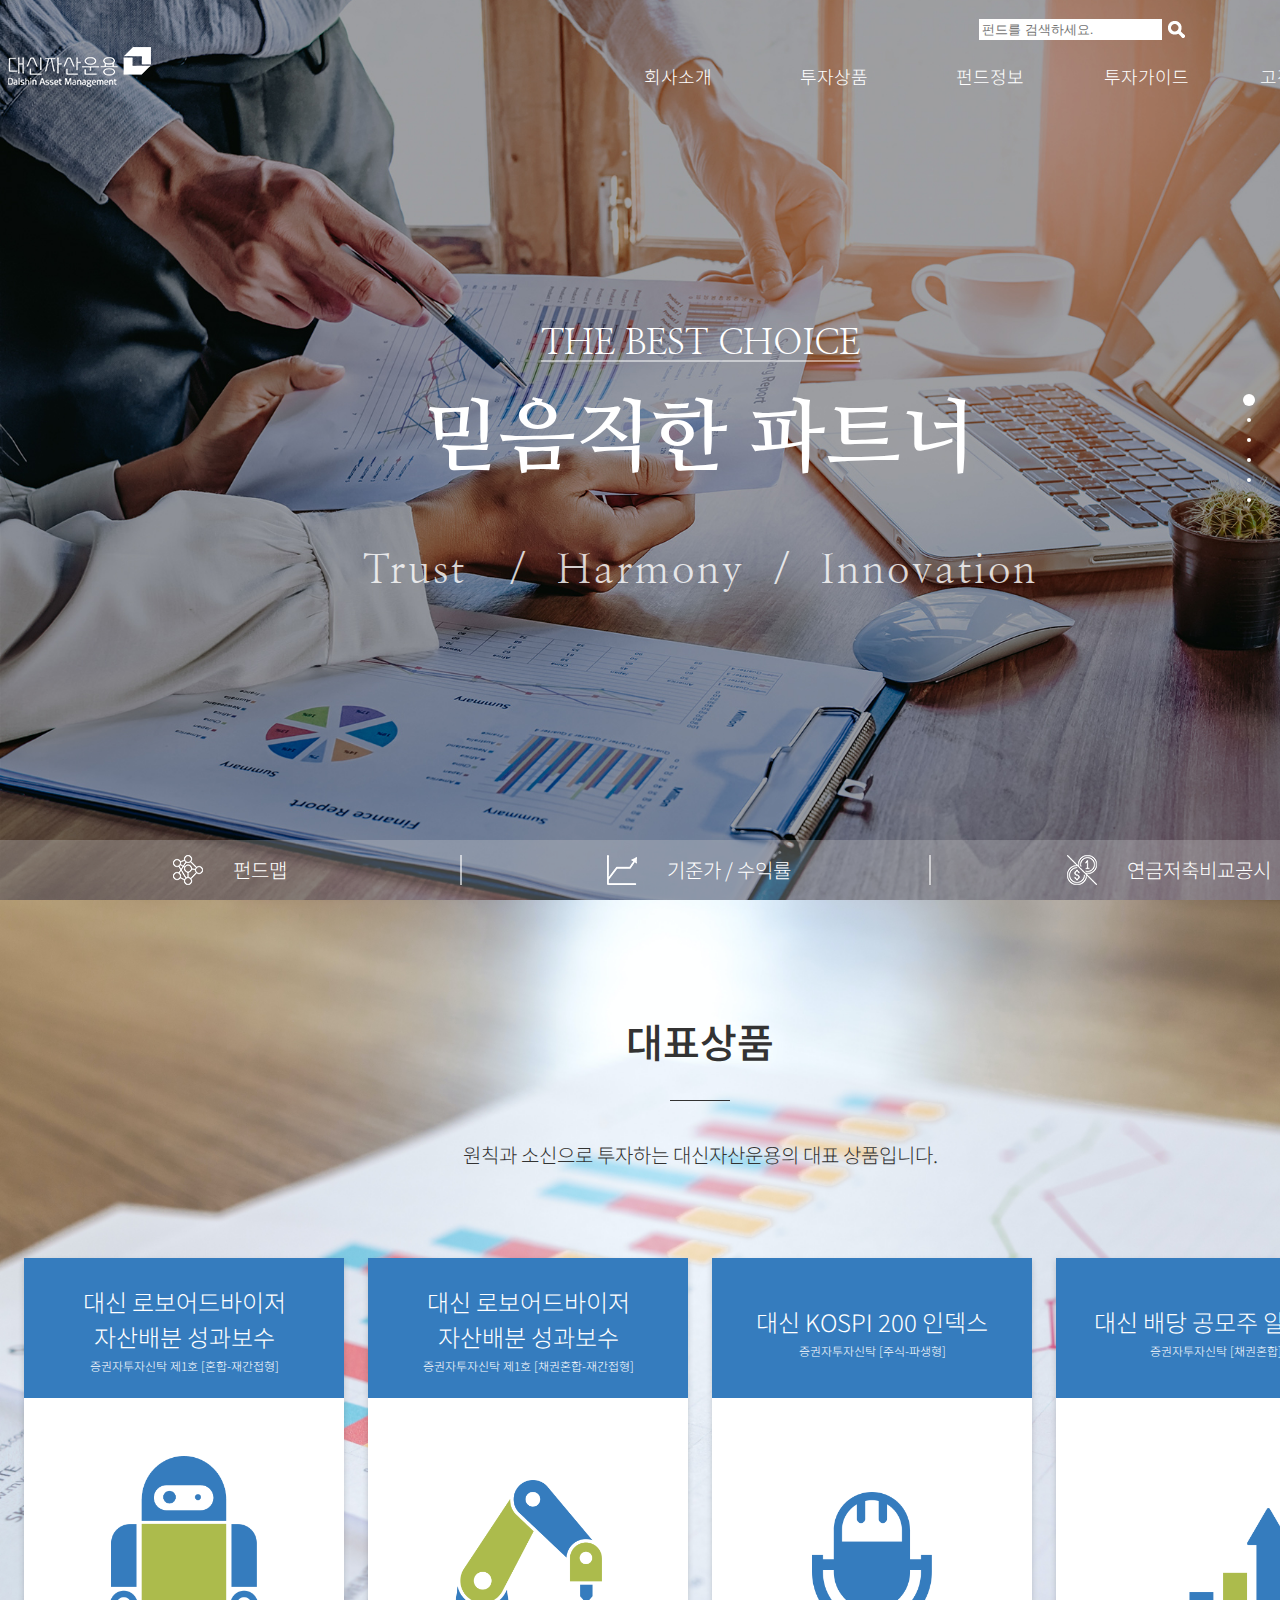
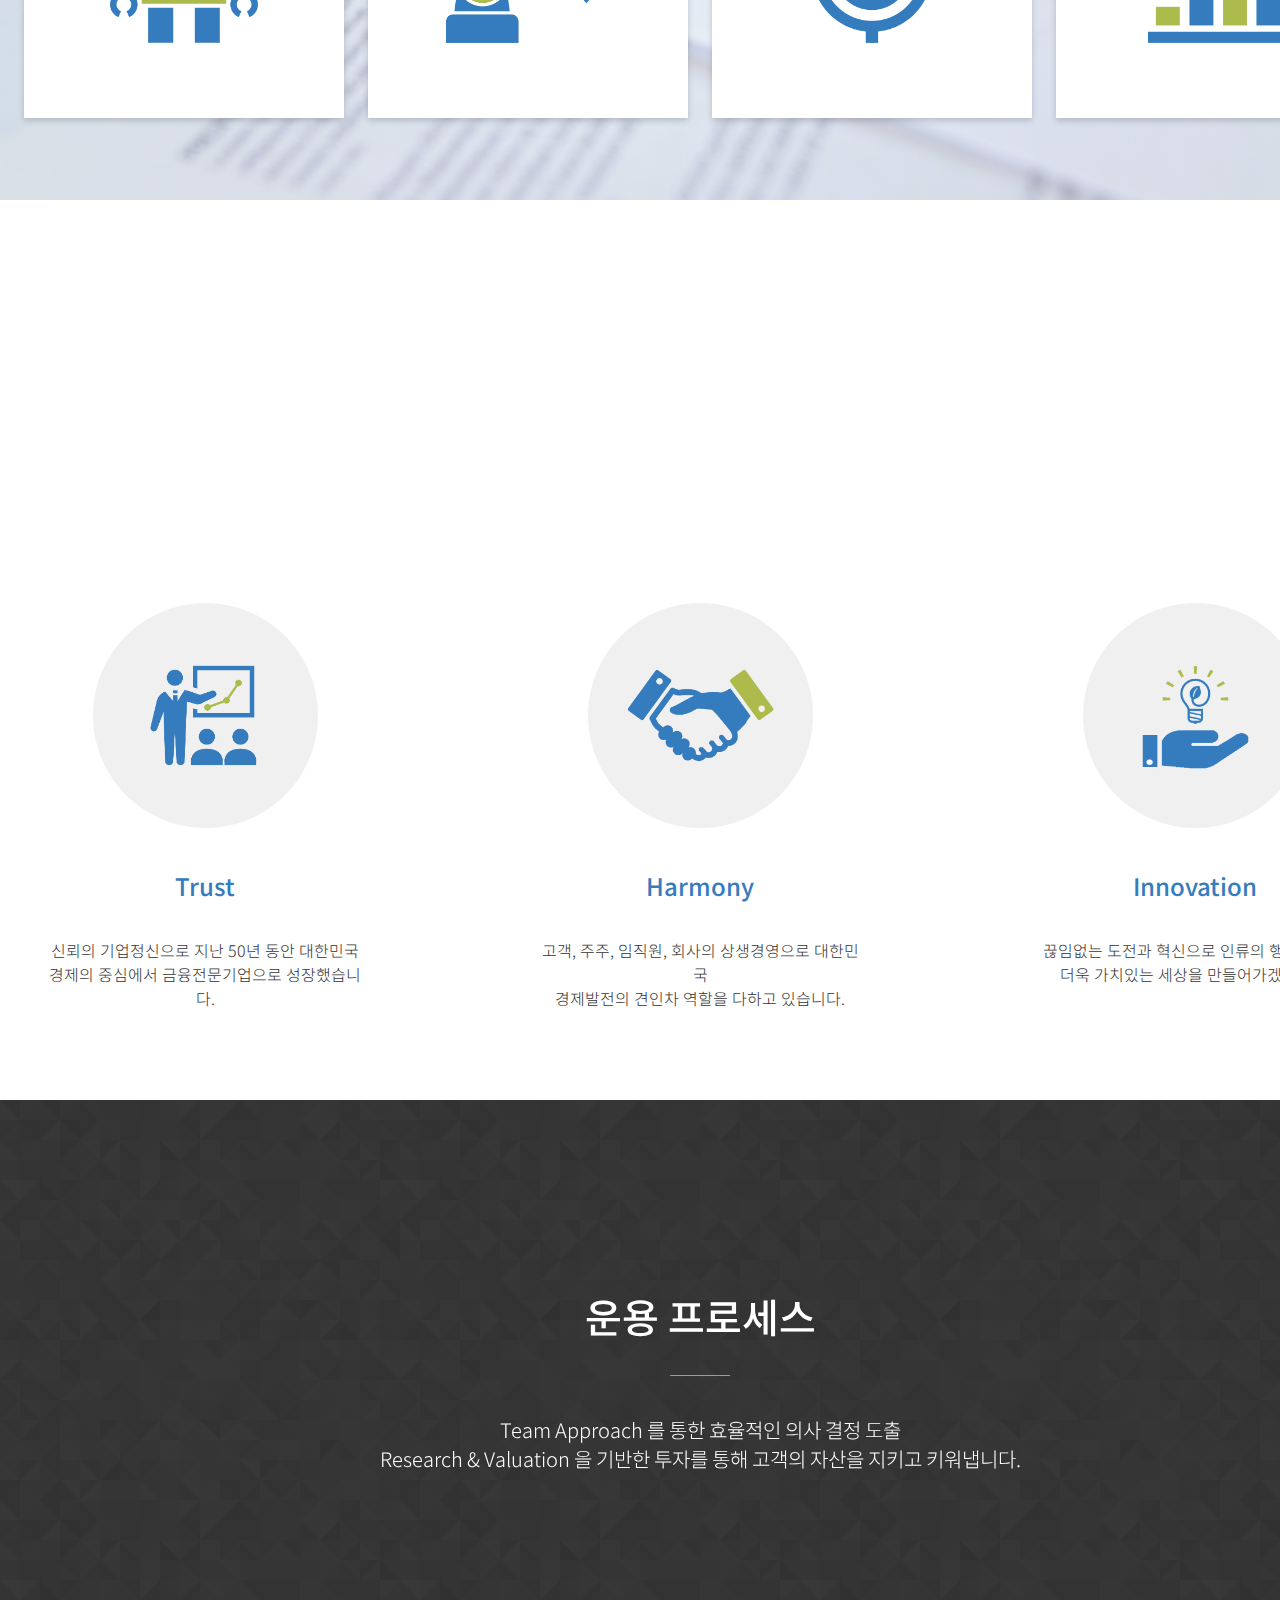
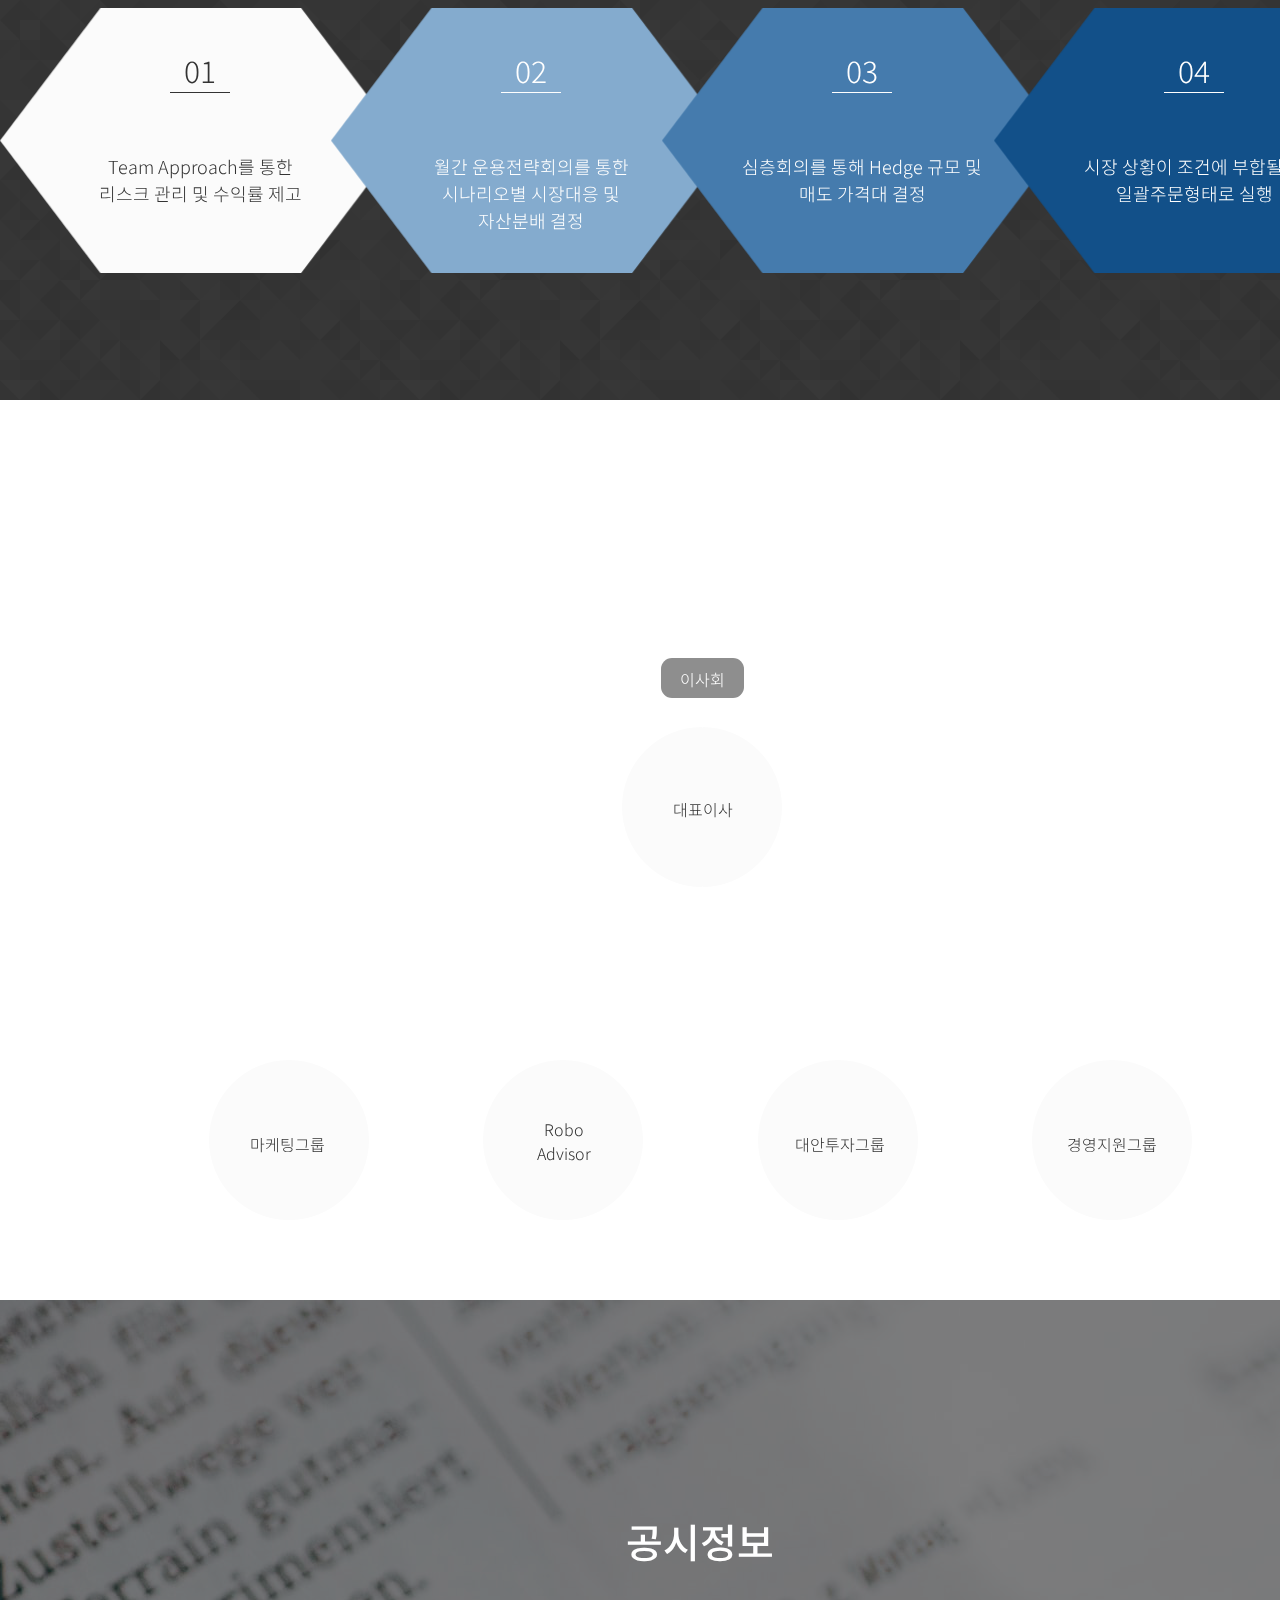
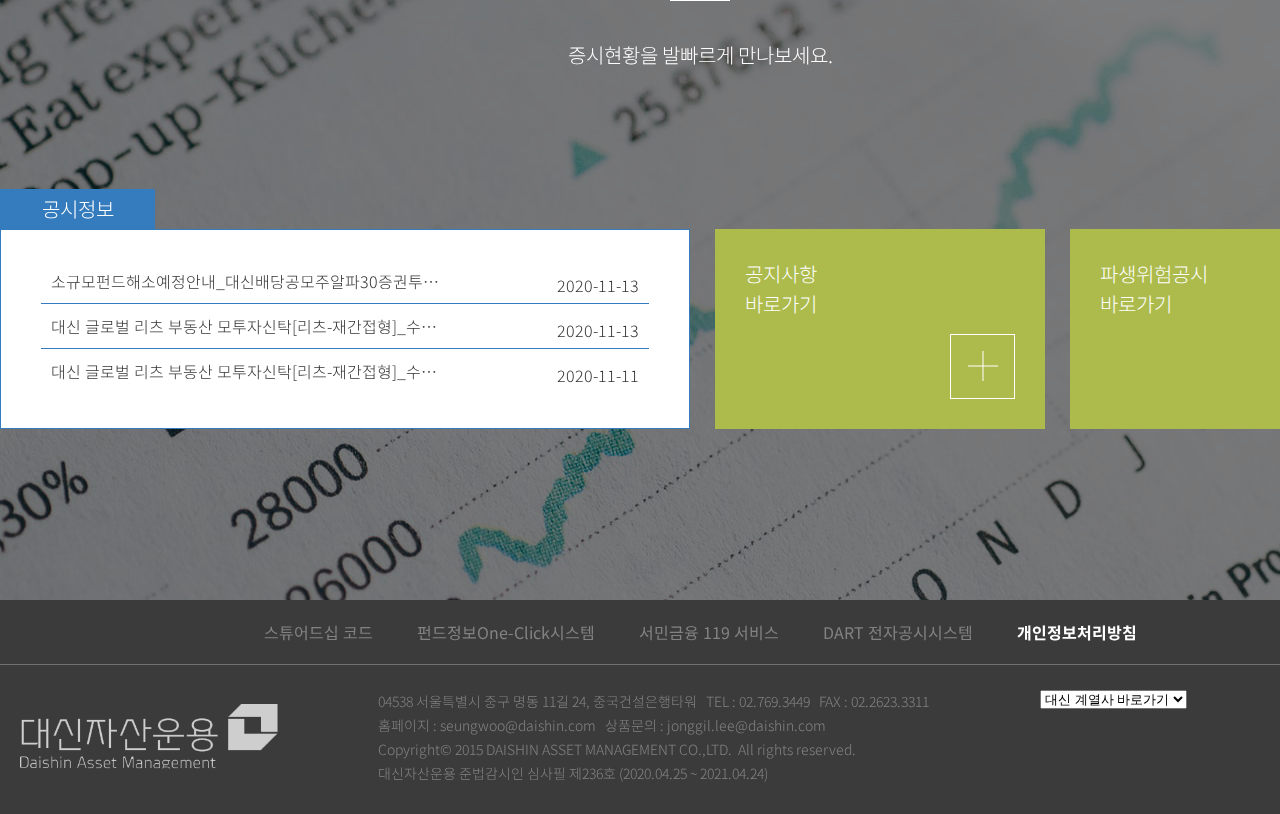
==== commit a48c9540: "Update index.html" ====
--- a/index.html
+++ b/index.html
@@ -5,6 +5,7 @@
     <meta charset="UTF-8">
     <meta name="viewport" content="width=device-width, initial-scale=1.0">
     <title>대신자산운용</title>
+    <link rel="shortcut icon" href="https://search.pstatic.net/sunny/?src=http%3A%2F%2Fasset.daishin.com%2Fimages%2Ffavicon%2Fandroid-icon-192x192.png&type=f30_30_png_expire24">
     <!-- 구글 웹 폰트 -->
     <link rel="preconnect" href="https://fonts.gstatic.com">
     <link
@@ -437,4 +438,4 @@
     </script>
 </body>
 
-</html>+</html>
--- a/css/style.css
+++ b/css/style.css
@@ -258,7 +258,7 @@
 /* 메인 비주얼 */
 
 .slide1{
-  background-image: url(../images/main_visual_02.png);
+  background-image: url(../images/main_visual_02.jpg);
   background-size: cover;
   background-position: center;
   width: 100%;
@@ -267,7 +267,7 @@
   /* max-height: 1980px; */
 }
 .slide2 {
-  background-image: url(../images/main_visual_04.png);
+  background-image: url(../images/main_visual_04.jpg);
   background-size: cover;
   background-position: center;
   width: 100%;
@@ -276,7 +276,7 @@
   /* max-height: 1980px; */
 }
 .slide3 {
-  background-image: url(../images/main_visual_06.png);
+  background-image: url(../images/main_visual_06.jpg);
   background-size: cover;
   background-position: center;
   width: 100%;
